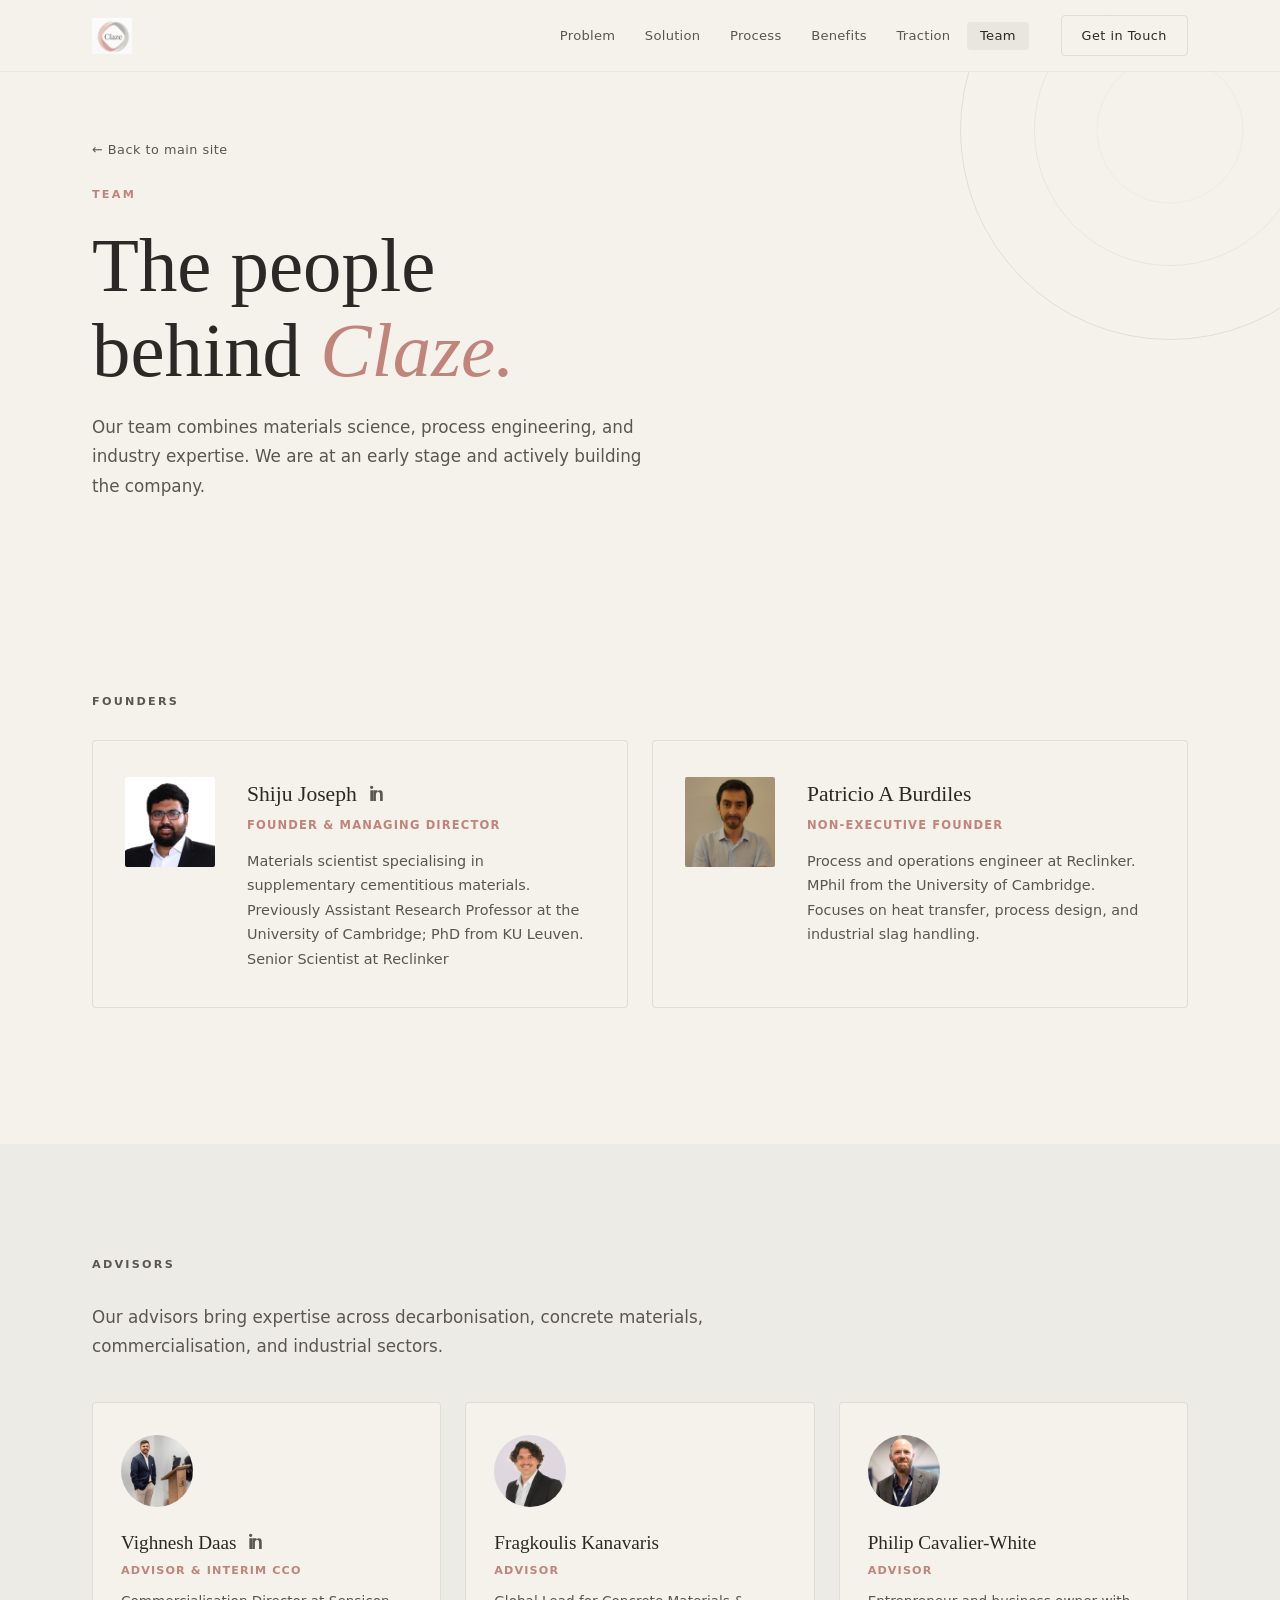
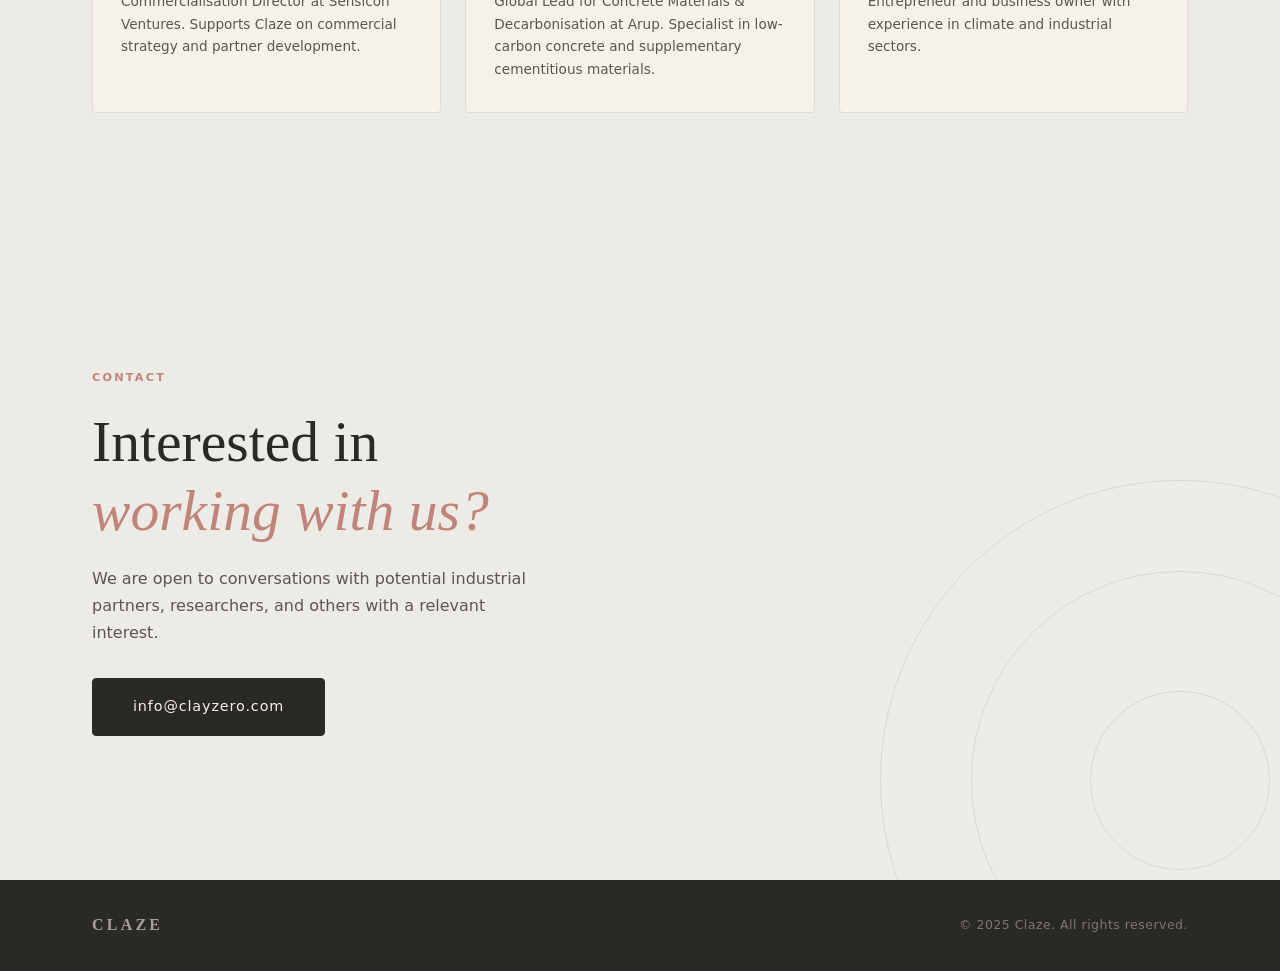
==== team.html @ c3969665 "Update team2.html" ====
<!DOCTYPE html>
<html lang="en">
<head>
  <meta charset="UTF-8" />
  <meta name="viewport" content="width=device-width, initial-scale=1.0" />
  <title>Team — Claze</title>
  <link rel="stylesheet" href="styles.css" />
</head>
<body>

  <!-- ═══════════════ NAVBAR ═══════════════ -->
  <nav class="nav" id="navbar">
    <div class="nav__inner">
      <!-- LOGO: place file at assets/claze-logo.png -->
      <a href="index.html" class="nav__logo">
        <img src="assets/claze-logo.png" alt="Claze" class="nav__logo-img"
             onerror="this.style.display='none';this.nextElementSibling.style.display='block';" />
        <span class="nav__logo-fallback" style="display:none;">CLAZE</span>
      </a>
      <ul class="nav__links">
        <li><a href="index.html#problem">Problem</a></li>
        <li><a href="index.html#solution">Solution</a></li>
        <li><a href="index.html#how-it-works">Process</a></li>
        <li><a href="index.html#benefits">Benefits</a></li>
        <li><a href="index.html#traction">Traction</a></li>
        <li><a href="team.html" class="nav__link--active">Team</a></li>
      </ul>
      <a href="index.html#contact" class="btn btn--nav">Get in Touch</a>
      <button class="nav__burger" id="burger" aria-label="Toggle menu">
        <span></span><span></span><span></span>
      </button>
    </div>
  </nav>

  <div class="mobile-menu" id="mobileMenu">
    <ul>
      <li><a href="index.html#problem" class="mobile-link">Problem</a></li>
      <li><a href="index.html#solution" class="mobile-link">Solution</a></li>
      <li><a href="index.html#how-it-works" class="mobile-link">Process</a></li>
      <li><a href="index.html#benefits" class="mobile-link">Benefits</a></li>
      <li><a href="index.html#traction" class="mobile-link">Traction</a></li>
      <li><a href="team.html" class="mobile-link">Team</a></li>
      <li><a href="index.html#contact" class="mobile-link mobile-link--cta">Get in Touch</a></li>
    </ul>
  </div>

  <main>

    <!-- ═══════════════ TEAM HERO ═══════════════ -->
    <section class="page-hero">
      <div class="page-hero__concentric" aria-hidden="true"></div>
      <div class="container page-hero__inner">
        <div class="fade-in">
          <a href="index.html" class="page-hero__back">← Back to main site</a>
          <div class="section-label" style="margin-top:1.5rem;">Team</div>
          <h1 class="page-hero__title">
            The people<br />behind <em>Claze.</em>
          </h1>
          <p class="page-hero__sub">
            Our team combines materials science, process engineering, and industry expertise. We are at an early stage and actively building the company.
          </p>
        </div>
      </div>
    </section>

    <!-- ═══════════════ FOUNDERS ═══════════════ -->
    <section class="section section--light">
      <div class="container">
        <div class="team-group-label fade-up">Founders</div>

        <div class="founders-grid fade-up">

          <!--
            PHOTO: Replace src with assets/shiju.jpg
            Fallback shows initials if image is missing.
          -->
          <div class="founder-card">
            <div class="founder-card__photo-wrap">
              <img src="assets/shiju.jpg" alt="Shiju Joseph" class="founder-card__photo"
                   onerror="this.style.display='none';this.nextElementSibling.style.display='flex';" />
              <div class="founder-card__placeholder" style="display:none;">SJ</div>
            </div>
            <div class="founder-card__info">
              <h3>
  Shiju Joseph
  <a href="https://www.linkedin.com/in/sh1ju" target="_blank" class="linkedin-icon">
    <svg xmlns="http://www.w3.org/2000/svg" width="16" height="16" fill="currentColor" viewBox="0 0 24 24">
      <path d="M4.98 3.5C4.98 4.88 3.86 6 2.5 6S0 4.88 0 3.5 1.12 1 2.5 1 4.98 2.12 4.98 3.5zM.5 8h4v16h-4V8zm7 0h3.6v2.2h.05c.5-.95 1.7-2.2 3.5-2.2 3.75 0 4.45 2.45 4.45 5.6V24h-4v-8.8c0-2.1-.04-4.8-2.9-4.8-2.9 0-3.35 2.3-3.35 4.65V24h-4V8z"/>
    </svg>
  </a>
</h3>
              <div class="founder-card__role">Founder &amp; Managing Director</div>
              <p>Materials scientist specialising in supplementary cementitious materials. Previously Assistant Research Professor at the University of Cambridge; PhD from KU Leuven. Senior Scientist at Reclinker</p>
            </div>
          </div>

          <!--
            PHOTO: Replace src with assets/patricio.jpg
          -->
          <div class="founder-card">
            <div class="founder-card__photo-wrap">
              <img src="assets/patricio.jpg" alt="Patricio A Burdiles" class="founder-card__photo"
                   onerror="this.style.display='none';this.nextElementSibling.style.display='flex';" />
              <div class="founder-card__placeholder" style="display:none;">PB</div>
            </div>
            <div class="founder-card__info">
              <h3>Patricio A Burdiles</h3>
              <div class="founder-card__role">Non-Executive Founder</div>
              <p>Process and operations engineer at Reclinker. MPhil from the University of Cambridge.  Focuses on heat transfer, process design, and industrial slag handling.</p>
            </div>
          </div>

        </div>
      </div>
    </section>

    <!-- ═══════════════ ADVISORS ═══════════════ -->
    <section class="section section--warm">
      <div class="container">
        <div class="team-group-label fade-up">Advisors</div>
        <p class="section-intro fade-up" style="margin-bottom:2.5rem;">
          Our advisors bring expertise across decarbonisation, concrete materials, commercialisation, and industrial sectors.
        </p>

        <div class="advisors-grid fade-up">

          <!--
            PHOTO: Replace src with assets/vighnesh.jpg
          -->
          <div class="advisor-card">
            <div class="advisor-card__photo-wrap">
              <img src="assets/vighnesh.jpg" alt="Vighnesh Daas" class="advisor-card__photo"
                   onerror="this.style.display='none';this.nextElementSibling.style.display='flex';" />
              <div class="advisor-card__placeholder" style="display:none;">VD</div>
            </div>
            <h3>
  Vighnesh Daas
  <a href="https://www.linkedin.com/in/vighneshdaas6" target="_blank" rel="noopener noreferrer" class="linkedin-icon">
    <svg xmlns="http://www.w3.org/2000/svg" width="16" height="16" fill="currentColor" viewBox="0 0 24 24">
      <path d="M4.98 3.5C4.98 4.88 3.86 6 2.5 6S0 4.88 0 3.5 1.12 1 2.5 1 4.98 2.12 4.98 3.5zM.5 8h4v16h-4V8zm7 0h3.6v2.2h.05c.5-.95 1.7-2.2 3.5-2.2 3.75 0 4.45 2.45 4.45 5.6V24h-4v-8.8c0-2.1-.04-4.8-2.9-4.8-2.9 0-3.35 2.3-3.35 4.65V24h-4V8z"/>
    </svg>
  </a>
</h3>
            <div class="advisor-card__role">Advisor &amp; Interim CCO</div>
            <p>Commercialisation Director at Sensicon Ventures. Supports Claze on commercial strategy and partner development.</p>
          </div>

          <!--
            PHOTO: Replace src with assets/fragkoulis.jpg
          -->
          <div class="advisor-card">
            <div class="advisor-card__photo-wrap">
              <img src="assets/fragkoulis.jpg" alt="Fragkoulis Kanavaris" class="advisor-card__photo"
                   onerror="this.style.display='none';this.nextElementSibling.style.display='flex';" />
              <div class="advisor-card__placeholder" style="display:none;">FK</div>
            </div>
            <h3>Fragkoulis Kanavaris</h3>
            <div class="advisor-card__role">Advisor</div>
            <p>Global Lead for Concrete Materials &amp; Decarbonisation at Arup. Specialist in low-carbon concrete and supplementary cementitious materials.</p>
          </div>

          <!--
            PHOTO: Replace src with assets/philip.jpg
          -->
          <div class="advisor-card">
            <div class="advisor-card__photo-wrap">
              <img src="assets/philip.jpg" alt="Philip Cavalier-White" class="advisor-card__photo"
                   onerror="this.style.display='none';this.nextElementSibling.style.display='flex';" />
              <div class="advisor-card__placeholder" style="display:none;">PC</div>
            </div>
            <h3>Philip Cavalier-White</h3>
            <div class="advisor-card__role">Advisor</div>
            <p>Entrepreneur and business owner with experience in climate and industrial sectors.</p>
          </div>

        </div>
      </div>
    </section>

    <!-- ═══════════════ CONTACT CTA ═══════════════ -->
    <section class="section section--contact">
      <div class="contact-concentric" aria-hidden="true"></div>
      <div class="container">
        <div class="contact-inner fade-up">
          <div class="section-label" style="color:var(--clay);">Contact</div>
          <h2 class="contact-title">
            Interested in<br />
            <em>working with us?</em>
          </h2>
          <p class="contact-sub">
            We are open to conversations with potential industrial partners, researchers, and others with a relevant interest.
          </p>
          <a href="mailto:info@clayzero.com" class="btn btn--primary btn--large">
            info@clayzero.com
          </a>
        </div>
      </div>
    </section>

  </main>

  <footer class="footer">
    <div class="container footer__inner">
      <span class="footer__brand">CLAZE</span>
      <span class="footer__copy">© 2025 Claze. All rights reserved.</span>
    </div>
  </footer>

  <script src="script.js"></script>
</body>
</html>
---- styles.css ----
/* ═══════════════════════════════════════════════════════════════
   CLAZE — styles.css
   No external font dependencies. System font stack only.
   Palette: warm off-white bg · charcoal text · clay pink accent ·
            muted warm orange highlight.
═══════════════════════════════════════════════════════════════ */

/* ── CUSTOM PROPERTIES ─────────────────────────────────────── */
:root {
  --off-white:    #F5F1EB;
  --warm-grey:    #EDEBE5;
  --charcoal:     #2B2926;
  --charcoal-mid: #403D39;
  --charcoal-soft:#5A5651;
  --clay:         #C0847A;
  --clay-light:   #D9A89F;
  --clay-pale:    #EDD8D4;
  --clay-bg:      #F7EEEC;
  --orange-warm:  #C97A3A;
  --border:       rgba(43,41,38,0.1);
  --border-light: rgba(43,41,38,0.06);

  /*
    System font stack:
    - Display/serif: Georgia is universally available and works well at large sizes.
      A native serif like 'Palatino Linotype' or 'Book Antiqua' is used as first preference
      on Windows where Georgia is thinner; on macOS 'Palatino' renders elegantly.
    - Body/sans: system-ui covers modern macOS/iOS (SF Pro), Windows 10+ (Segoe UI),
      and Android. Fallbacks cover older systems.
  */
  --font-display: 'Palatino Linotype', 'Book Antiqua', Palatino, Georgia, 'Times New Roman', serif;
  --font-body:    system-ui, -apple-system, BlinkMacSystemFont, 'Segoe UI', Roboto, Oxygen, Ubuntu, sans-serif;

  --nav-h: 72px;
  --max-w: 1160px;
  --section-pad: 7rem;
  --radius: 4px;

  --ease-out: cubic-bezier(0.22, 1, 0.36, 1);
}

/* ── RESET ──────────────────────────────────────────────────── */
*, *::before, *::after { box-sizing: border-box; margin: 0; padding: 0; }
html { scroll-behavior: smooth; font-size: 16px; }
body {
  font-family: var(--font-body);
  background: var(--off-white);
  color: var(--charcoal);
  line-height: 1.65;
  -webkit-font-smoothing: antialiased;
  overflow-x: hidden;
}
img { display: block; max-width: 100%; }
a { color: inherit; text-decoration: none; }
ul { list-style: none; }
button { border: none; background: none; cursor: pointer; font: inherit; }

/* ── LAYOUT ─────────────────────────────────────────────────── */
.container {
  width: 100%;
  max-width: var(--max-w);
  margin: 0 auto;
  padding: 0 2rem;
}

/* ── TYPOGRAPHY ─────────────────────────────────────────────── */
.section-label {
  font-family: var(--font-body);
  font-size: 0.7rem;
  font-weight: 600;
  letter-spacing: 0.2em;
  text-transform: uppercase;
  color: var(--clay);
  margin-bottom: 1.2rem;
}

.section-title {
  font-family: var(--font-display);
  font-size: clamp(2.2rem, 4vw, 3.4rem);
  font-weight: 400;
  line-height: 1.15;
  color: var(--charcoal);
  margin-bottom: 1.5rem;
  max-width: 720px;
}
.section-title em {
  font-style: italic;
  color: var(--clay);
}

.section-intro {
  font-size: 1.05rem;
  font-weight: 400;
  color: var(--charcoal-soft);
  max-width: 680px;
  line-height: 1.75;
  margin-bottom: 3.5rem;
}

/* ── BUTTONS ─────────────────────────────────────────────────── */
.btn {
  display: inline-flex;
  align-items: center;
  gap: 0.5rem;
  padding: 0.75rem 1.75rem;
  border-radius: var(--radius);
  font-family: var(--font-body);
  font-size: 0.85rem;
  font-weight: 500;
  letter-spacing: 0.04em;
  transition: all 0.25s var(--ease-out);
  cursor: pointer;
}

.btn--primary {
  background: var(--charcoal);
  color: var(--off-white);
  border: 1.5px solid var(--charcoal);
}
.btn--primary:hover {
  background: var(--charcoal-mid);
  border-color: var(--charcoal-mid);
  transform: translateY(-1px);
}

.btn--ghost {
  background: transparent;
  color: var(--charcoal);
  border: 1.5px solid var(--charcoal);
}
.btn--ghost:hover {
  background: var(--charcoal);
  color: var(--off-white);
  transform: translateY(-1px);
}

.btn--nav {
  background: transparent;
  color: var(--charcoal);
  border: 1.5px solid var(--border);
  padding: 0.55rem 1.25rem;
  font-size: 0.8rem;
}
.btn--nav:hover {
  border-color: var(--charcoal);
  background: var(--charcoal);
  color: var(--off-white);
}

.btn--large {
  padding: 1rem 2.5rem;
  font-size: 0.9rem;
  letter-spacing: 0.06em;
}

/* ── SECTIONS ────────────────────────────────────────────────── */
.section { padding: var(--section-pad) 0; }
.section--light   { background: var(--off-white); }
.section--warm    { background: var(--warm-grey); }
.section--dark    { background: var(--charcoal); }
.section--team    { background: var(--off-white); }
.section--contact {
  background: var(--warm-grey);
  position: relative;
  overflow: hidden;
}

/* ── NAVBAR ─────────────────────────────────────────────────── */
.nav {
  position: fixed;
  top: 0; left: 0; right: 0;
  height: var(--nav-h);
  z-index: 900;
  background: rgba(245,241,235,0.92);
  backdrop-filter: blur(12px);
  -webkit-backdrop-filter: blur(12px);
  border-bottom: 1px solid var(--border-light);
  transition: box-shadow 0.3s;
}
.nav.scrolled { box-shadow: 0 2px 20px rgba(43,41,38,0.08); }

.nav__inner {
  max-width: var(--max-w);
  margin: 0 auto;
  padding: 0 2rem;
  height: 100%;
  display: flex;
  align-items: center;
  gap: 2rem;
}

.nav__logo { display: flex; align-items: center; }
.nav__logo-img { height: 36px; width: auto; }
.nav__logo-fallback {
  font-family: var(--font-display);
  font-size: 1.3rem;
  font-weight: 600;
  letter-spacing: 0.12em;
  color: var(--charcoal);
}

.nav__links {
  display: flex;
  align-items: center;
  gap: 0.25rem;
  margin-left: auto;
}
.nav__links a {
  font-size: 0.82rem;
  font-weight: 400;
  color: var(--charcoal-soft);
  padding: 0.4rem 0.8rem;
  border-radius: var(--radius);
  transition: color 0.2s, background 0.2s;
  letter-spacing: 0.02em;
}
.nav__links a:hover,
.nav__links a.nav__link--active {
  color: var(--charcoal);
  background: var(--border-light);
}

.nav__burger {
  display: none;
  flex-direction: column;
  gap: 5px;
  margin-left: auto;
}
.nav__burger span {
  display: block;
  width: 22px;
  height: 1.5px;
  background: var(--charcoal);
  transition: all 0.3s;
}
.nav__burger.open span:nth-child(1) { transform: translateY(6.5px) rotate(45deg); }
.nav__burger.open span:nth-child(2) { opacity: 0; }
.nav__burger.open span:nth-child(3) { transform: translateY(-6.5px) rotate(-45deg); }

/* ── MOBILE MENU ────────────────────────────────────────────── */
.mobile-menu {
  display: none;
  position: fixed;
  top: var(--nav-h);
  left: 0; right: 0;
  background: var(--off-white);
  border-bottom: 1px solid var(--border);
  z-index: 800;
  padding: 1.5rem 2rem 2rem;
  opacity: 0;
  pointer-events: none;
  transition: opacity 0.25s;
}
.mobile-menu.open {
  display: block;
  opacity: 1;
  pointer-events: all;
}
.mobile-menu ul { display: flex; flex-direction: column; gap: 0.25rem; }
.mobile-link {
  display: block;
  font-size: 1rem;
  font-weight: 400;
  color: var(--charcoal-soft);
  padding: 0.75rem 0;
  border-bottom: 1px solid var(--border-light);
}
.mobile-link:hover { color: var(--charcoal); }
.mobile-link--cta {
  margin-top: 1rem;
  color: var(--clay);
  border-bottom: none;
  font-weight: 500;
}

/* ── HERO ────────────────────────────────────────────────────── */
.hero {
  position: relative;
  min-height: 100vh;
  display: flex;
  align-items: center;
  padding-top: var(--nav-h);
  background: var(--off-white);
  overflow: hidden;
}

.hero__concentric {
  position: absolute;
  top: -120px; right: -120px;
  width: 520px; height: 520px;
  pointer-events: none;
  border-radius: 50%;
  border: 1px solid var(--border);
}
.hero__concentric::before,
.hero__concentric::after {
  content: '';
  position: absolute;
  inset: 0;
  border-radius: 50%;
  border: 1px solid var(--border);
}
.hero__concentric::before { transform: scale(0.65); }
.hero__concentric::after  { transform: scale(0.35); }

.hero__inner {
  display: grid;
  grid-template-columns: 1fr 1fr;
  gap: 4rem;
  align-items: center;
  padding-top: 4rem;
  padding-bottom: 4rem;
  position: relative;
  z-index: 1;
}

.hero__logo-wrap { margin-bottom: 2rem; }
.hero__logo { height: 60px; width: auto; }
.hero__logo-text {
  font-family: var(--font-display);
  font-size: 2rem;
  font-weight: 500;
  letter-spacing: 0.15em;
  color: var(--charcoal);
}

.hero__headline {
  font-family: var(--font-display);
  font-size: clamp(2.8rem, 5.5vw, 5rem);
  font-weight: 400;
  line-height: 1.1;
  color: var(--charcoal);
  margin-bottom: 1.75rem;
  letter-spacing: -0.01em;
}
.hero__headline em {
  font-style: italic;
  color: var(--clay);
}

.hero__sub {
  font-size: 1.05rem;
  font-weight: 400;
  color: var(--charcoal-soft);
  max-width: 520px;
  line-height: 1.75;
  margin-bottom: 2.5rem;
}

.hero__ctas { display: flex; gap: 1rem; flex-wrap: wrap; }

/* Hero visual card */
.hero__visual { position: relative; }
.hero__material-card {
  position: relative;
  aspect-ratio: 4/5;
  max-height: 520px;
  border-radius: 2px;
  background: var(--charcoal);
  overflow: hidden;
}
.hero__material-grain {
  position: absolute;
  inset: 0;
  background-image:
    radial-gradient(circle at 30% 40%, rgba(192,132,122,0.15) 0%, transparent 60%),
    radial-gradient(circle at 75% 65%, rgba(201,122,58,0.08) 0%, transparent 50%);
}
.hero__material-grain::after {
  content: '';
  position: absolute;
  inset: 0;
  background-image: url("data:image/svg+xml,%3Csvg viewBox='0 0 200 200' xmlns='http://www.w3.org/2000/svg'%3E%3Cfilter id='n'%3E%3CfeTurbulence type='fractalNoise' baseFrequency='0.75' numOctaves='4' stitchTiles='stitch'/%3E%3C/filter%3E%3Crect width='100%25' height='100%25' filter='url(%23n)' opacity='0.12'/%3E%3C/svg%3E");
  opacity: 0.35;
}
.hero__material-overlay {
  position: absolute;
  inset: 0;
  background: linear-gradient(180deg, transparent 40%, rgba(43,41,38,0.7) 100%);
}
.hero__material-info {
  position: absolute;
  bottom: 2rem;
  left: 2rem;
}
.hero__material-label {
  font-family: var(--font-display);
  font-size: 1.4rem;
  font-weight: 400;
  color: var(--off-white);
  letter-spacing: 0.02em;
  margin-bottom: 0.35rem;
}
.hero__material-sub {
  font-size: 0.75rem;
  font-weight: 400;
  color: var(--clay-light);
  letter-spacing: 0.12em;
  text-transform: uppercase;
}

/* Scroll hint */
.hero__scroll-hint {
  position: absolute;
  bottom: 2.5rem;
  left: 50%;
  transform: translateX(-50%);
  display: flex;
  flex-direction: column;
  align-items: center;
  gap: 0.6rem;
  color: var(--charcoal-soft);
  font-size: 0.65rem;
  letter-spacing: 0.18em;
  text-transform: uppercase;
  opacity: 0.5;
}
.hero__scroll-line {
  width: 1px;
  height: 40px;
  background: linear-gradient(to bottom, var(--charcoal-soft), transparent);
  animation: scroll-pulse 2s ease-in-out infinite;
}
@keyframes scroll-pulse {
  0%, 100% { opacity: 0.4; }
  50%       { opacity: 0.9; }
}

/* ── PAGE HERO (team.html) ──────────────────────────────────── */
.page-hero {
  position: relative;
  background: var(--off-white);
  padding-top: calc(var(--nav-h) + 4rem);
  padding-bottom: 5rem;
  overflow: hidden;
}
.page-hero__concentric {
  position: absolute;
  top: -80px; right: -100px;
  width: 420px; height: 420px;
  border-radius: 50%;
  border: 1px solid var(--border);
  pointer-events: none;
}
.page-hero__concentric::before,
.page-hero__concentric::after {
  content: '';
  position: absolute;
  inset: 0;
  border-radius: 50%;
  border: 1px solid var(--border);
}
.page-hero__concentric::before { transform: scale(0.65); }
.page-hero__concentric::after  { transform: scale(0.35); }

.page-hero__inner { position: relative; z-index: 1; }

.page-hero__back {
  display: inline-flex;
  align-items: center;
  gap: 0.4rem;
  font-size: 0.8rem;
  font-weight: 500;
  color: var(--charcoal-soft);
  letter-spacing: 0.04em;
  transition: color 0.2s;
}
.page-hero__back:hover { color: var(--charcoal); }

.page-hero__title {
  font-family: var(--font-display);
  font-size: clamp(2.8rem, 6vw, 5rem);
  font-weight: 400;
  line-height: 1.1;
  color: var(--charcoal);
  margin-bottom: 1.25rem;
  margin-top: 0.5rem;
}
.page-hero__title em {
  font-style: italic;
  color: var(--clay);
}
.page-hero__sub {
  font-size: 1.05rem;
  font-weight: 400;
  color: var(--charcoal-soft);
  max-width: 560px;
  line-height: 1.75;
}

/* ── STATS GRID ─────────────────────────────────────────────── */
.stats-grid {
  display: grid;
  grid-template-columns: repeat(3, 1fr);
  gap: 1px;
  background: var(--border);
  border: 1px solid var(--border);
  border-radius: var(--radius);
  margin-bottom: 3.5rem;
  overflow: hidden;
}
.stat-card {
  background: var(--off-white);
  padding: 2.5rem 2rem;
  text-align: center;
}
.stat-card__num {
  font-family: var(--font-display);
  font-size: 2.8rem;
  font-weight: 400;
  color: var(--clay);
  line-height: 1;
  margin-bottom: 0.6rem;
}
.stat-card__num span {
  font-size: 1.6rem;
  color: var(--charcoal-mid);
}
.stat-card__label {
  font-size: 0.78rem;
  font-weight: 400;
  color: var(--charcoal-soft);
  letter-spacing: 0.06em;
  text-transform: uppercase;
}

/* ── PROBLEM POINTS ─────────────────────────────────────────── */
.problem-points {
  display: grid;
  grid-template-columns: repeat(3, 1fr);
  gap: 1.5rem;
  margin-bottom: 3rem;
}
.problem-point {
  padding: 2rem 1.75rem;
  border: 1px solid var(--border);
  border-radius: var(--radius);
  transition: border-color 0.25s;
}
.problem-point:hover { border-color: var(--clay-pale); }
.problem-point__icon {
  font-family: var(--font-body);
  font-size: 0.75rem;
  font-weight: 600;
  color: var(--clay);
  letter-spacing: 0.06em;
  margin-bottom: 1rem;
}
.problem-point h3 {
  font-family: var(--font-display);
  font-size: 1.25rem;
  font-weight: 500;
  margin-bottom: 0.6rem;
  color: var(--charcoal);
}
.problem-point p {
  font-size: 0.9rem;
  color: var(--charcoal-soft);
  line-height: 1.65;
  font-weight: 400;
}

/* ── CALLOUT BAR ────────────────────────────────────────────── */
.callout-bar {
  background: var(--clay-pale);
  color: var(--charcoal-mid);
  padding: 1.5rem 2rem;
  border-left: 3px solid var(--clay);
  border-radius: 0 var(--radius) var(--radius) 0;
  font-family: var(--font-display);
  font-size: 1.2rem;
  font-weight: 400;
  font-style: italic;
  line-height: 1.5;
}

/* ── SOLUTION GRID ──────────────────────────────────────────── */
.solution-grid {
  display: grid;
  grid-template-columns: repeat(2, 1fr);
  gap: 1.5rem;
}
.solution-card {
  padding: 2.25rem 2rem;
  background: var(--off-white);
  border: 1px solid var(--border);
  border-radius: var(--radius);
  transition: border-color 0.25s, box-shadow 0.25s;
}
.solution-card:hover {
  border-color: var(--clay-pale);
  box-shadow: 0 4px 24px rgba(43,41,38,0.05);
}
.solution-card--accent {
  background: var(--clay-pale);
  border-color: transparent;
}
.solution-card--accent:hover { border-color: var(--clay-light); }
.solution-card__tag {
  font-size: 0.65rem;
  font-weight: 600;
  letter-spacing: 0.18em;
  text-transform: uppercase;
  color: var(--clay);
  margin-bottom: 0.75rem;
}
.solution-card h3 {
  font-family: var(--font-display);
  font-size: 1.45rem;
  font-weight: 500;
  color: var(--charcoal);
  margin-bottom: 0.75rem;
}
.solution-card p {
  font-size: 0.9rem;
  font-weight: 400;
  color: var(--charcoal-soft);
  line-height: 1.7;
}

/* ── WHY NOW ────────────────────────────────────────────────── */
.why-now-grid {
  display: grid;
  grid-template-columns: repeat(3, 1fr);
  gap: 2px;
  background: rgba(255,255,255,0.05);
  border-radius: var(--radius);
  overflow: hidden;
}
.why-card {
  background: rgba(255,255,255,0.04);
  padding: 2.5rem 2rem;
  transition: background 0.25s;
}
.why-card:hover { background: rgba(255,255,255,0.07); }
.why-card__num {
  font-family: var(--font-display);
  font-size: 3rem;
  font-weight: 300;
  color: var(--clay);
  opacity: 0.4;
  line-height: 1;
  margin-bottom: 1.25rem;
}
.why-card h3 {
  font-family: var(--font-display);
  font-size: 1.3rem;
  font-weight: 400;
  color: var(--off-white);
  margin-bottom: 0.75rem;
}
.why-card p {
  font-size: 0.88rem;
  font-weight: 400;
  color: rgba(245,241,235,0.6);
  line-height: 1.7;
}

/* ── FLOW DIAGRAM ───────────────────────────────────────────── */
.flow-diagram {
  display: flex;
  align-items: center;
  justify-content: center;
  gap: 1rem;
  flex-wrap: wrap;
  margin-bottom: 3rem;
  padding: 3rem 0;
}
.flow-step {
  display: flex;
  flex-direction: column;
  align-items: center;
  text-align: center;
  max-width: 140px;
}
.flow-step--center { max-width: 160px; }
.flow-step__icon {
  width: 64px; height: 64px;
  display: flex;
  align-items: center;
  justify-content: center;
  margin-bottom: 1rem;
}
.flow-step__icon svg { width: 100%; height: 100%; }
.flow-step__icon--heat   { color: var(--orange-warm); }
.flow-step__icon--claze  { color: var(--clay); }
.flow-step__icon--clay   { color: var(--charcoal-mid); }
.flow-step__icon--cement { color: var(--charcoal); }
.flow-step__label {
  font-family: var(--font-display);
  font-size: 1.05rem;
  font-weight: 500;
  color: var(--charcoal);
  margin-bottom: 0.35rem;
}
.flow-step__sub {
  font-size: 0.72rem;
  font-weight: 400;
  color: var(--charcoal-soft);
  letter-spacing: 0.04em;
  line-height: 1.4;
}
.flow-step__patent {
  display: inline-block;
  margin-top: 0.75rem;
  padding: 0.25rem 0.7rem;
  background: var(--clay-pale);
  color: var(--clay);
  font-size: 0.6rem;
  font-weight: 600;
  letter-spacing: 0.16em;
  text-transform: uppercase;
  border-radius: var(--radius);
}
.flow-arrow { color: var(--clay-light); flex-shrink: 0; }
.flow-arrow svg { width: 56px; height: 16px; }

.process-note {
  text-align: center;
  font-family: var(--font-display);
  font-size: 1.2rem;
  font-style: italic;
  font-weight: 400;
  color: var(--charcoal-soft);
  max-width: 620px;
  margin: 0 auto;
  line-height: 1.6;
  padding: 1.5rem 2rem;
  border-top: 1px solid var(--border);
}

/* ── BENEFITS ────────────────────────────────────────────────── */
.benefits-split {
  display: grid;
  grid-template-columns: 1fr 1px 1fr;
  gap: 3rem;
}
.benefits-divider { background: var(--border); }
.benefits-col__title {
  font-size: 0.72rem;
  font-weight: 600;
  letter-spacing: 0.18em;
  text-transform: uppercase;
  color: var(--clay);
  margin-bottom: 2rem;
  padding-bottom: 1rem;
  border-bottom: 1px solid var(--border);
}
.benefit-list {
  display: flex;
  flex-direction: column;
  gap: 1.75rem;
}
.benefit-list li {
  display: flex;
  gap: 1rem;
  align-items: flex-start;
}
.benefit-list__marker {
  flex-shrink: 0;
  margin-top: 0.45rem;
  width: 6px; height: 6px;
  border-radius: 50%;
  background: var(--clay);
}
.benefit-list strong {
  display: block;
  font-size: 0.95rem;
  font-weight: 600;
  color: var(--charcoal);
  margin-bottom: 0.3rem;
}
.benefit-list p {
  font-size: 0.88rem;
  font-weight: 400;
  color: var(--charcoal-soft);
  line-height: 1.65;
}

/* ── TRACTION ────────────────────────────────────────────────── */
.traction-grid {
  display: grid;
  grid-template-columns: repeat(2, 1fr);
  gap: 1px;
  background: var(--border);
  border: 1px solid var(--border);
  border-radius: var(--radius);
  overflow: hidden;
}
.traction-item {
  display: flex;
  gap: 1.25rem;
  align-items: flex-start;
  padding: 2rem 1.75rem;
  background: var(--off-white);
  transition: background 0.2s;
}
.traction-item:hover { background: var(--clay-bg); }
.traction-item__marker {
  flex-shrink: 0;
  width: 32px; height: 32px;
  display: flex;
  align-items: center;
  justify-content: center;
  border-radius: 50%;
  font-size: 0.8rem;
  font-weight: 600;
}
.traction-item__marker--done   { background: var(--clay-pale); color: var(--clay); }
.traction-item__marker--active { background: var(--warm-grey); color: var(--charcoal-soft); }
.traction-item h3 {
  font-family: var(--font-display);
  font-size: 1.1rem;
  font-weight: 500;
  color: var(--charcoal);
  margin-bottom: 0.4rem;
}
.traction-item p {
  font-size: 0.88rem;
  font-weight: 400;
  color: var(--charcoal-soft);
  line-height: 1.65;
}

/* ── TEAM GROUP LABEL ───────────────────────────────────────── */
.team-group-label {
  font-size: 0.7rem;
  font-weight: 600;
  letter-spacing: 0.2em;
  text-transform: uppercase;
  color: var(--charcoal-soft);
  margin-bottom: 1.75rem;
}

/* ── TEAM PREVIEW (homepage) ────────────────────────────────── */
.team-preview-grid {
  display: grid;
  grid-template-columns: repeat(2, 1fr);
  gap: 1.5rem;
  margin-bottom: 2.5rem;
}
.team-preview-card {
  display: flex;
  gap: 1.5rem;
  align-items: flex-start;
  padding: 1.75rem;
  border: 1px solid var(--border);
  border-radius: var(--radius);
  background: var(--off-white);
  transition: border-color 0.25s;
}
.team-preview-card:hover { border-color: var(--clay-pale); }
.team-preview-card__photo-wrap {
  flex-shrink: 0;
  width: 72px; height: 72px;
  border-radius: 50%;
  overflow: hidden;
  background: var(--warm-grey);
}
.team-preview-card__photo {
  width: 100%; height: 100%;
  object-fit: cover;
}
.team-preview-card__placeholder {
  width: 100%; height: 100%;
  display: flex;
  align-items: center;
  justify-content: center;
  font-family: var(--font-display);
  font-size: 1.1rem;
  font-weight: 400;
  color: var(--clay);
  background: var(--clay-pale);
}
.team-preview-card__info h3 {
  font-family: var(--font-display);
  font-size: 1.2rem;
  font-weight: 500;
  color: var(--charcoal);
  margin-bottom: 0.2rem;
}
.team-preview-card__role {
  font-size: 0.7rem;
  font-weight: 600;
  letter-spacing: 0.1em;
  text-transform: uppercase;
  color: var(--clay);
  margin-bottom: 0.6rem;
}
.team-preview-card__info p {
  font-size: 0.85rem;
  font-weight: 400;
  color: var(--charcoal-soft);
  line-height: 1.6;
}
.team-preview-cta { margin-top: 0.5rem; }

/* ── FOUNDERS GRID (full, team.html) ────────────────────────── */
.founders-grid {
  display: grid;
  grid-template-columns: repeat(2, 1fr);
  gap: 1.5rem;
  margin-bottom: 1.5rem;
}
.founder-card {
  display: flex;
  gap: 2rem;
  align-items: flex-start;
  padding: 2.25rem 2rem;
  border: 1px solid var(--border);
  border-radius: var(--radius);
  background: var(--off-white);
  transition: border-color 0.25s, box-shadow 0.25s;
}
.founder-card:hover {
  border-color: var(--clay-pale);
  box-shadow: 0 4px 24px rgba(43,41,38,0.06);
}
.founder-card__photo-wrap {
  flex-shrink: 0;
  width: 90px; height: 90px;
  border-radius: 2px;
  overflow: hidden;
  background: var(--warm-grey);
}
.founder-card__photo { width: 100%; height: 100%; object-fit: cover; }
.founder-card__placeholder {
  width: 100%; height: 100%;
  display: flex;
  align-items: center;
  justify-content: center;
  font-family: var(--font-display);
  font-size: 1.4rem;
  font-weight: 400;
  color: var(--clay);
  background: var(--clay-pale);
}
.founder-card__info h3 {
  font-family: var(--font-display);
  font-size: 1.35rem;
  font-weight: 500;
  color: var(--charcoal);
  margin-bottom: 0.25rem;
}
.founder-card__role {
  font-size: 0.72rem;
  font-weight: 600;
  letter-spacing: 0.1em;
  text-transform: uppercase;
  color: var(--clay);
  margin-bottom: 0.85rem;
}
.founder-card__info p {
  font-size: 0.9rem;
  font-weight: 400;
  color: var(--charcoal-soft);
  line-height: 1.7;
}

/* ── ADVISORS GRID ───────────────────────────────────────────── */
.advisors-grid {
  display: grid;
  grid-template-columns: repeat(3, 1fr);
  gap: 1.5rem;
}
.advisor-card {
  padding: 2rem 1.75rem;
  border: 1px solid var(--border);
  border-radius: var(--radius);
  background: var(--off-white);
  transition: border-color 0.25s, box-shadow 0.25s;
}
.advisor-card:hover {
  border-color: var(--clay-pale);
  box-shadow: 0 4px 24px rgba(43,41,38,0.06);
}
.advisor-card__photo-wrap {
  width: 72px; height: 72px;
  border-radius: 50%;
  overflow: hidden;
  background: var(--warm-grey);
  margin-bottom: 1.25rem;
}
.advisor-card__photo { width: 100%; height: 100%; object-fit: cover; }
.advisor-card__placeholder {
  width: 100%; height: 100%;
  display: flex;
  align-items: center;
  justify-content: center;
  font-family: var(--font-display);
  font-size: 1.1rem;
  font-weight: 400;
  color: var(--clay);
  background: var(--clay-pale);
}
.advisor-card h3 {
  font-family: var(--font-display);
  font-size: 1.2rem;
  font-weight: 500;
  color: var(--charcoal);
  margin-bottom: 0.25rem;
}
.advisor-card__role {
  font-size: 0.7rem;
  font-weight: 600;
  letter-spacing: 0.1em;
  text-transform: uppercase;
  color: var(--clay);
  margin-bottom: 0.6rem;
}
.advisor-card p {
  font-size: 0.85rem;
  font-weight: 400;
  color: var(--charcoal-soft);
  line-height: 1.65;
}

/* ── CONTACT ─────────────────────────────────────────────────── */
.contact-concentric {
  position: absolute;
  bottom: -200px; right: -200px;
  width: 600px; height: 600px;
  border-radius: 50%;
  border: 1px solid var(--border);
  pointer-events: none;
}
.contact-concentric::before,
.contact-concentric::after {
  content: '';
  position: absolute;
  inset: 15%;
  border-radius: 50%;
  border: 1px solid var(--border);
}
.contact-concentric::after { inset: 35%; }

.contact-inner {
  position: relative;
  z-index: 1;
  max-width: 580px;
  padding: 2rem 0;
}
.contact-title {
  font-family: var(--font-display);
  font-size: clamp(2.2rem, 4.5vw, 3.8rem);
  font-weight: 400;
  line-height: 1.2;
  color: var(--charcoal);
  margin-bottom: 1.25rem;
}
.contact-title em { font-style: italic; color: var(--clay); }
.contact-sub {
  font-size: 1rem;
  font-weight: 400;
  color: var(--charcoal-soft);
  margin-bottom: 2rem;
  max-width: 440px;
  line-height: 1.7;
}

/* ── FOOTER ──────────────────────────────────────────────────── */
.footer {
  background: var(--charcoal);
  padding: 2rem 0;
}
.footer__inner {
  display: flex;
  align-items: center;
  justify-content: space-between;
  gap: 1rem;
}
.footer__brand {
  font-family: var(--font-display);
  font-size: 1rem;
  font-weight: 600;
  letter-spacing: 0.2em;
  color: var(--off-white);
  opacity: 0.6;
}
.footer__copy {
  font-size: 0.78rem;
  color: rgba(245,241,235,0.4);
  letter-spacing: 0.04em;
}

/* ── ANIMATIONS ─────────────────────────────────────────────── */
.fade-in {
  opacity: 0;
  transform: translateY(24px);
  animation: fadeIn 0.9s var(--ease-out) forwards;
}
.fade-in--delay { animation-delay: 0.2s; }

@keyframes fadeIn {
  to { opacity: 1; transform: translateY(0); }
}

.fade-up {
  opacity: 0;
  transform: translateY(30px);
  transition: opacity 0.75s var(--ease-out), transform 0.75s var(--ease-out);
}
.fade-up.visible {
  opacity: 1;
  transform: translateY(0);
}

/* Stagger children */
.stats-grid.visible    .stat-card:nth-child(1)     { transition-delay: 0s; }
.stats-grid.visible    .stat-card:nth-child(2)     { transition-delay: 0.1s; }
.stats-grid.visible    .stat-card:nth-child(3)     { transition-delay: 0.2s; }
.problem-points.visible .problem-point:nth-child(1) { transition-delay: 0s; }
.problem-points.visible .problem-point:nth-child(2) { transition-delay: 0.1s; }
.problem-points.visible .problem-point:nth-child(3) { transition-delay: 0.2s; }
.solution-grid.visible  .solution-card:nth-child(1) { transition-delay: 0s; }
.solution-grid.visible  .solution-card:nth-child(2) { transition-delay: 0.1s; }
.solution-grid.visible  .solution-card:nth-child(3) { transition-delay: 0.15s; }
.solution-grid.visible  .solution-card:nth-child(4) { transition-delay: 0.2s; }
.why-now-grid.visible   .why-card:nth-child(1)      { transition-delay: 0s; }
.why-now-grid.visible   .why-card:nth-child(2)      { transition-delay: 0.1s; }
.why-now-grid.visible   .why-card:nth-child(3)      { transition-delay: 0.2s; }
.traction-grid.visible  .traction-item:nth-child(odd)  { transition-delay: 0s; }
.traction-grid.visible  .traction-item:nth-child(even) { transition-delay: 0.1s; }
.founders-grid.visible  .founder-card:nth-child(1)  { transition-delay: 0s; }
.founders-grid.visible  .founder-card:nth-child(2)  { transition-delay: 0.1s; }
.advisors-grid.visible  .advisor-card:nth-child(1)  { transition-delay: 0s; }
.advisors-grid.visible  .advisor-card:nth-child(2)  { transition-delay: 0.1s; }
.advisors-grid.visible  .advisor-card:nth-child(3)  { transition-delay: 0.2s; }

/* ── RESPONSIVE ─────────────────────────────────────────────── */
@media (max-width: 960px) {
  :root { --section-pad: 5rem; }

  .hero__inner          { grid-template-columns: 1fr; }
  .hero__visual         { display: none; }
  .stats-grid           { grid-template-columns: 1fr; }
  .problem-points       { grid-template-columns: 1fr; }
  .solution-grid        { grid-template-columns: 1fr; }
  .why-now-grid         { grid-template-columns: 1fr; gap: 1px; }
  .benefits-split       { grid-template-columns: 1fr; }
  .benefits-divider     { height: 1px; width: 100%; }
  .founders-grid        { grid-template-columns: 1fr; }
  .advisors-grid        { grid-template-columns: 1fr; }
  .traction-grid        { grid-template-columns: 1fr; }
  .team-preview-grid    { grid-template-columns: 1fr; }
}

@media (max-width: 768px) {
  :root { --section-pad: 4rem; }

  .nav__links, .btn--nav { display: none; }
  .nav__burger { display: flex; }

  .hero__headline { font-size: clamp(2.4rem, 7vw, 3.5rem); }

  .flow-diagram { flex-direction: column; gap: 0.5rem; }
  .flow-arrow   { transform: rotate(90deg); }

  .founder-card { flex-direction: column; gap: 1.25rem; }
  .team-preview-card { flex-direction: column; gap: 1rem; }

  .footer__inner { flex-direction: column; text-align: center; }
}

@media (max-width: 480px) {
  .container { padding: 0 1.25rem; }
  .hero       { padding-top: calc(var(--nav-h) + 1rem); }
  .stat-card, .problem-point, .solution-card { padding: 1.5rem 1.25rem; }
}

.linkedin-icon {
  margin-left: 8px;
  color: var(--charcoal-soft);
  display: inline-flex;
  align-items: center;
  transition: color 0.2s ease;
}

.linkedin-icon:hover {
  color: #0077b5; /* LinkedIn blue */
}
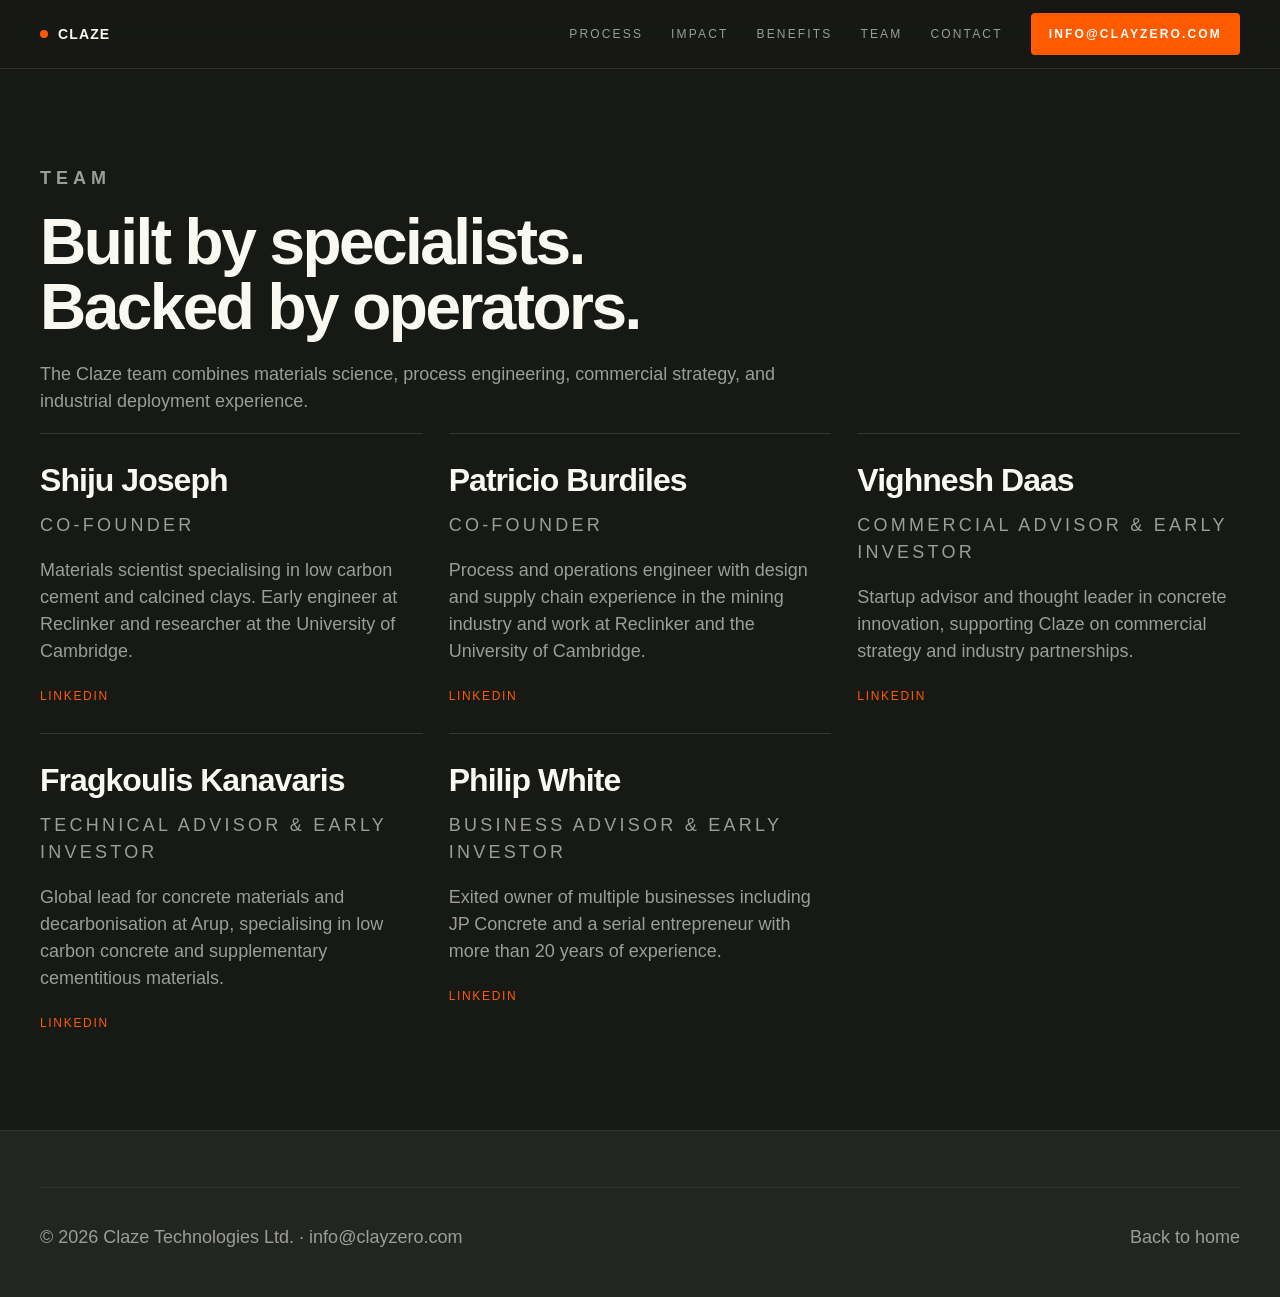
==== commit 0b8ba92b: "base44chatgpt" ====
--- a/team.html
+++ b/team.html
@@ -1,208 +1,78 @@
-<!DOCTYPE html>
+<!doctype html>
 <html lang="en">
 <head>
-  <meta charset="UTF-8" />
-  <meta name="viewport" content="width=device-width, initial-scale=1.0" />
-  <title>Team — Claze</title>
-  <link rel="stylesheet" href="styles.css" />
+  <meta charset="UTF-8">
+  <meta name="viewport" content="width=device-width, initial-scale=1.0">
+  <title>Claze Team</title>
+  <meta name="description" content="Meet the Claze team and advisors.">
+  <link rel="stylesheet" href="styles.css">
 </head>
 <body>
+  <header class="site-header" id="top">
+    <div class="container nav-wrap">
+      <a class="brand" href="index.html" aria-label="Claze home">
+        <span class="brand-dot"></span>
+        <span>Claze</span>
+      </a>
+      <button class="nav-toggle" aria-label="Open menu" aria-expanded="false">☰</button>
+      <nav class="site-nav">
+        <a href="index.html#process">Process</a>
+        <a href="index.html#impact">Impact</a>
+        <a href="index.html#benefits">Benefits</a>
+        <a href="team.html">Team</a>
+        <a href="index.html#contact">Contact</a>
+        <a class="nav-cta" href="mailto:info@clayzero.com">info@clayzero.com</a>
+      </nav>
+    </div>
+  </header>
 
-  <!-- ═══════════════ NAVBAR ═══════════════ -->
-  <nav class="nav" id="navbar">
-    <div class="nav__inner">
-      <!-- LOGO: place file at assets/claze-logo.png -->
-      <a href="index.html" class="nav__logo">
-        <img src="assets/claze-logo.png" alt="Claze" class="nav__logo-img"
-             onerror="this.style.display='none';this.nextElementSibling.style.display='block';" />
-        <span class="nav__logo-fallback" style="display:none;">CLAZE</span>
-      </a>
-      <ul class="nav__links">
-        <li><a href="index.html#problem">Problem</a></li>
-        <li><a href="index.html#solution">Solution</a></li>
-        <li><a href="index.html#how-it-works">Process</a></li>
-        <li><a href="index.html#benefits">Benefits</a></li>
-        <li><a href="index.html#traction">Traction</a></li>
-        <li><a href="team.html" class="nav__link--active">Team</a></li>
-      </ul>
-      <a href="index.html#contact" class="btn btn--nav">Get in Touch</a>
-      <button class="nav__burger" id="burger" aria-label="Toggle menu">
-        <span></span><span></span><span></span>
-      </button>
+  <main class="section team-page">
+    <div class="container">
+      <div class="section-head narrow">
+        <p class="eyebrow">Team</p>
+        <h1>Built by specialists.<br>Backed by operators.</h1>
+        <p>The Claze team combines materials science, process engineering, commercial strategy, and industrial deployment experience.</p>
+      </div>
+
+      <div class="team-grid">
+        <article class="team-card">
+          <h3>Shiju Joseph</h3>
+          <p class="role">Co-Founder</p>
+          <p>Materials scientist specialising in low carbon cement and calcined clays. Early engineer at Reclinker and researcher at the University of Cambridge.</p>
+          <a href="https://www.linkedin.com/in/sh1ju/" target="_blank" rel="noopener noreferrer">LinkedIn</a>
+        </article>
+        <article class="team-card">
+          <h3>Patricio Burdiles</h3>
+          <p class="role">Co-Founder</p>
+          <p>Process and operations engineer with design and supply chain experience in the mining industry and work at Reclinker and the University of Cambridge.</p>
+          <a href="https://www.linkedin.com/in/patricio-alfonso-burdiles-27282762/" target="_blank" rel="noopener noreferrer">LinkedIn</a>
+        </article>
+        <article class="team-card">
+          <h3>Vighnesh Daas</h3>
+          <p class="role">Commercial Advisor & Early Investor</p>
+          <p>Startup advisor and thought leader in concrete innovation, supporting Claze on commercial strategy and industry partnerships.</p>
+          <a href="https://www.linkedin.com/in/vighneshdaas6/" target="_blank" rel="noopener noreferrer">LinkedIn</a>
+        </article>
+        <article class="team-card">
+          <h3>Fragkoulis Kanavaris</h3>
+          <p class="role">Technical Advisor & Early Investor</p>
+          <p>Global lead for concrete materials and decarbonisation at Arup, specialising in low carbon concrete and supplementary cementitious materials.</p>
+          <a href="https://www.linkedin.com/in/fragkoulis-kanavaris-1647ab67/" target="_blank" rel="noopener noreferrer">LinkedIn</a>
+        </article>
+        <article class="team-card">
+          <h3>Philip White</h3>
+          <p class="role">Business Advisor & Early Investor</p>
+          <p>Exited owner of multiple businesses including JP Concrete and a serial entrepreneur with more than 20 years of experience.</p>
+          <a href="https://www.linkedin.com/in/philipcavalier/" target="_blank" rel="noopener noreferrer">LinkedIn</a>
+        </article>
+      </div>
     </div>
-  </nav>
-
-  <div class="mobile-menu" id="mobileMenu">
-    <ul>
-      <li><a href="index.html#problem" class="mobile-link">Problem</a></li>
-      <li><a href="index.html#solution" class="mobile-link">Solution</a></li>
-      <li><a href="index.html#how-it-works" class="mobile-link">Process</a></li>
-      <li><a href="index.html#benefits" class="mobile-link">Benefits</a></li>
-      <li><a href="index.html#traction" class="mobile-link">Traction</a></li>
-      <li><a href="team.html" class="mobile-link">Team</a></li>
-      <li><a href="index.html#contact" class="mobile-link mobile-link--cta">Get in Touch</a></li>
-    </ul>
-  </div>
-
-  <main>
-
-    <!-- ═══════════════ TEAM HERO ═══════════════ -->
-    <section class="page-hero">
-      <div class="page-hero__concentric" aria-hidden="true"></div>
-      <div class="container page-hero__inner">
-        <div class="fade-in">
-          <a href="index.html" class="page-hero__back">← Back to main site</a>
-          <div class="section-label" style="margin-top:1.5rem;">Team</div>
-          <h1 class="page-hero__title">
-            The people<br />behind <em>Claze.</em>
-          </h1>
-          <p class="page-hero__sub">
-            Our team combines materials science, process engineering, and industry expertise. We are at an early stage and actively building the company.
-          </p>
-        </div>
-      </div>
-    </section>
-
-    <!-- ═══════════════ FOUNDERS ═══════════════ -->
-    <section class="section section--light">
-      <div class="container">
-        <div class="team-group-label fade-up">Founders</div>
-
-        <div class="founders-grid fade-up">
-
-          <!--
-            PHOTO: Replace src with assets/shiju.jpg
-            Fallback shows initials if image is missing.
-          -->
-          <div class="founder-card">
-            <div class="founder-card__photo-wrap">
-              <img src="assets/shiju.jpg" alt="Shiju Joseph" class="founder-card__photo"
-                   onerror="this.style.display='none';this.nextElementSibling.style.display='flex';" />
-              <div class="founder-card__placeholder" style="display:none;">SJ</div>
-            </div>
-            <div class="founder-card__info">
-              <h3>
-  Shiju Joseph
-  <a href="https://www.linkedin.com/in/sh1ju" target="_blank" class="linkedin-icon">
-    <svg xmlns="http://www.w3.org/2000/svg" width="16" height="16" fill="currentColor" viewBox="0 0 24 24">
-      <path d="M4.98 3.5C4.98 4.88 3.86 6 2.5 6S0 4.88 0 3.5 1.12 1 2.5 1 4.98 2.12 4.98 3.5zM.5 8h4v16h-4V8zm7 0h3.6v2.2h.05c.5-.95 1.7-2.2 3.5-2.2 3.75 0 4.45 2.45 4.45 5.6V24h-4v-8.8c0-2.1-.04-4.8-2.9-4.8-2.9 0-3.35 2.3-3.35 4.65V24h-4V8z"/>
-    </svg>
-  </a>
-</h3>
-              <div class="founder-card__role">Founder &amp; Managing Director</div>
-              <p>Materials scientist specialising in supplementary cementitious materials. Previously Assistant Research Professor at the University of Cambridge; PhD from KU Leuven. Senior Scientist at Reclinker</p>
-            </div>
-          </div>
-
-          <!--
-            PHOTO: Replace src with assets/patricio.jpg
-          -->
-          <div class="founder-card">
-            <div class="founder-card__photo-wrap">
-              <img src="assets/patricio.jpg" alt="Patricio A Burdiles" class="founder-card__photo"
-                   onerror="this.style.display='none';this.nextElementSibling.style.display='flex';" />
-              <div class="founder-card__placeholder" style="display:none;">PB</div>
-            </div>
-            <div class="founder-card__info">
-              <h3>Patricio A Burdiles</h3>
-              <div class="founder-card__role">Non-Executive Founder</div>
-              <p>Process and operations engineer at Reclinker. MPhil from the University of Cambridge.  Focuses on heat transfer, process design, and industrial slag handling.</p>
-            </div>
-          </div>
-
-        </div>
-      </div>
-    </section>
-
-    <!-- ═══════════════ ADVISORS ═══════════════ -->
-    <section class="section section--warm">
-      <div class="container">
-        <div class="team-group-label fade-up">Advisors</div>
-        <p class="section-intro fade-up" style="margin-bottom:2.5rem;">
-          Our advisors bring expertise across decarbonisation, concrete materials, commercialisation, and industrial sectors.
-        </p>
-
-        <div class="advisors-grid fade-up">
-
-          <!--
-            PHOTO: Replace src with assets/vighnesh.jpg
-          -->
-          <div class="advisor-card">
-            <div class="advisor-card__photo-wrap">
-              <img src="assets/vighnesh.jpg" alt="Vighnesh Daas" class="advisor-card__photo"
-                   onerror="this.style.display='none';this.nextElementSibling.style.display='flex';" />
-              <div class="advisor-card__placeholder" style="display:none;">VD</div>
-            </div>
-            <h3>
-  Vighnesh Daas
-  <a href="https://www.linkedin.com/in/vighneshdaas6" target="_blank" rel="noopener noreferrer" class="linkedin-icon">
-    <svg xmlns="http://www.w3.org/2000/svg" width="16" height="16" fill="currentColor" viewBox="0 0 24 24">
-      <path d="M4.98 3.5C4.98 4.88 3.86 6 2.5 6S0 4.88 0 3.5 1.12 1 2.5 1 4.98 2.12 4.98 3.5zM.5 8h4v16h-4V8zm7 0h3.6v2.2h.05c.5-.95 1.7-2.2 3.5-2.2 3.75 0 4.45 2.45 4.45 5.6V24h-4v-8.8c0-2.1-.04-4.8-2.9-4.8-2.9 0-3.35 2.3-3.35 4.65V24h-4V8z"/>
-    </svg>
-  </a>
-</h3>
-            <div class="advisor-card__role">Advisor &amp; Interim CCO</div>
-            <p>Commercialisation Director at Sensicon Ventures. Supports Claze on commercial strategy and partner development.</p>
-          </div>
-
-          <!--
-            PHOTO: Replace src with assets/fragkoulis.jpg
-          -->
-          <div class="advisor-card">
-            <div class="advisor-card__photo-wrap">
-              <img src="assets/fragkoulis.jpg" alt="Fragkoulis Kanavaris" class="advisor-card__photo"
-                   onerror="this.style.display='none';this.nextElementSibling.style.display='flex';" />
-              <div class="advisor-card__placeholder" style="display:none;">FK</div>
-            </div>
-            <h3>Fragkoulis Kanavaris</h3>
-            <div class="advisor-card__role">Advisor</div>
-            <p>Global Lead for Concrete Materials &amp; Decarbonisation at Arup. Specialist in low-carbon concrete and supplementary cementitious materials.</p>
-          </div>
-
-          <!--
-            PHOTO: Replace src with assets/philip.jpg
-          -->
-          <div class="advisor-card">
-            <div class="advisor-card__photo-wrap">
-              <img src="assets/philip.jpg" alt="Philip Cavalier-White" class="advisor-card__photo"
-                   onerror="this.style.display='none';this.nextElementSibling.style.display='flex';" />
-              <div class="advisor-card__placeholder" style="display:none;">PC</div>
-            </div>
-            <h3>Philip Cavalier-White</h3>
-            <div class="advisor-card__role">Advisor</div>
-            <p>Entrepreneur and business owner with experience in climate and industrial sectors.</p>
-          </div>
-
-        </div>
-      </div>
-    </section>
-
-    <!-- ═══════════════ CONTACT CTA ═══════════════ -->
-    <section class="section section--contact">
-      <div class="contact-concentric" aria-hidden="true"></div>
-      <div class="container">
-        <div class="contact-inner fade-up">
-          <div class="section-label" style="color:var(--clay);">Contact</div>
-          <h2 class="contact-title">
-            Interested in<br />
-            <em>working with us?</em>
-          </h2>
-          <p class="contact-sub">
-            We are open to conversations with potential industrial partners, researchers, and others with a relevant interest.
-          </p>
-          <a href="mailto:info@clayzero.com" class="btn btn--primary btn--large">
-            info@clayzero.com
-          </a>
-        </div>
-      </div>
-    </section>
-
   </main>
 
-  <footer class="footer">
-    <div class="container footer__inner">
-      <span class="footer__brand">CLAZE</span>
-      <span class="footer__copy">© 2025 Claze. All rights reserved.</span>
+  <footer class="site-footer">
+    <div class="container footer-bottom single-line">
+      <p>© 2026 Claze Technologies Ltd. · info@clayzero.com</p>
+      <p><a href="index.html">Back to home</a></p>
     </div>
   </footer>
 
--- a/styles.css
+++ b/styles.css
@@ -1,1181 +1,138 @@
-/* ═══════════════════════════════════════════════════════════════
-   CLAZE — styles.css
-   No external font dependencies. System font stack only.
-   Palette: warm off-white bg · charcoal text · clay pink accent ·
-            muted warm orange highlight.
-═══════════════════════════════════════════════════════════════ */
+:root {
+  --bg: #171915;
+  --bg-soft: #232522;
+  --bg-muted: #2d2f2c;
+  --text: #f9f8f1;
+  --text-muted: #9b9d99;
+  --line: #333632;
+  --accent: #ff5a00;
+  --accent-soft: #e4ecd6;
+  --panel: #1d201c;
+  --max: 1200px;
+  --radius: 4px;
+  --shadow: 0 10px 35px rgba(0,0,0,.18);
+}
+* { box-sizing: border-box; }
+html { scroll-behavior: smooth; }
+body {
+  margin: 0;
+  font-family: Inter Tight, Inter, Arial, sans-serif;
+  background: var(--bg);
+  color: var(--text);
+  line-height: 1.5;
+}
+a { color: inherit; text-decoration: none; }
+img { max-width: 100%; display: block; }
+.container { width: min(calc(100% - 32px), var(--max)); margin: 0 auto; }
+.section { padding: 96px 0; position: relative; }
+.alt { background: var(--bg-soft); }
+.narrow { max-width: 760px; }
+.eyebrow { color: var(--accent); text-transform: uppercase; letter-spacing: .28em; font-size: 12px; font-weight: 600; margin: 0 0 18px; }
+.eyebrow.small { font-size: 11px; margin-bottom: 0; }
+.eyebrow.orange { color: var(--accent); }
+.section-head h1, .section-head h2, .hero h1, .contact-section h2 {
+  margin: 0 0 20px;
+  line-height: 1.02;
+  letter-spacing: -.04em;
+  font-weight: 700;
+}
+.hero h1 { font-size: clamp(48px, 7vw, 92px); }
+.hero h1 span, .stat strong, .metric-side-value, .brand-dot, .nav-cta, .button { color: var(--accent); }
+.section-head h1, .section-head h2, .contact-section h2 { font-size: clamp(36px, 5vw, 64px); }
+.section-head p, .lede, .stat p, .list-item p, .contact-card p, .site-footer p, .team-card p { color: var(--text-muted); font-size: 18px; }
+.site-header {
+  position: sticky; top: 0; z-index: 40;
+  backdrop-filter: blur(12px);
+  background: rgba(23,25,21,.84);
+  border-bottom: 1px solid rgba(51,54,50,.9);
+}
+.nav-wrap { display: flex; align-items: center; justify-content: space-between; min-height: 68px; gap: 18px; }
+.brand { display: inline-flex; align-items: center; gap: 10px; text-transform: uppercase; letter-spacing: .08em; font-size: 14px; font-weight: 700; }
+.brand-dot { width: 8px; height: 8px; border-radius: 999px; background: var(--accent); display: inline-block; }
+.site-nav { display: flex; align-items: center; gap: 28px; }
+.site-nav a { color: var(--text-muted); font-size: 12px; text-transform: uppercase; letter-spacing: .18em; }
+.site-nav a:hover { color: var(--text); }
+.nav-cta, .button {
+  background: var(--accent); color: #fff !important; padding: 12px 18px; border-radius: var(--radius);
+  letter-spacing: .12em; text-transform: uppercase; font-size: 12px; font-weight: 700;
+}
+.nav-toggle { display: none; background: transparent; border: 0; color: var(--text); font-size: 26px; }
+.hero { min-height: 100vh; display: flex; align-items: center; overflow: hidden; }
+.grid-bg {
+  position: absolute; inset: 0; opacity: .05;
+  background-image: linear-gradient(var(--line) 1px, transparent 1px), linear-gradient(90deg, var(--line) 1px, transparent 1px);
+  background-size: 80px 80px;
+}
+.hero-grid { position: relative; z-index: 1; display: grid; grid-template-columns: 1.05fr .95fr; gap: 36px; align-items: center; min-height: calc(100vh - 68px); }
+.eyebrow-wrap { margin-bottom: 28px; }
+.eyebrow-line { width: 48px; height: 1px; background: var(--accent); }
+.lede { max-width: 680px; }
+.metric-row { display: flex; align-items: flex-end; gap: 22px; margin: 34px 0 26px; }
+.metric-label { color: var(--text-muted); text-transform: uppercase; letter-spacing: .16em; font-size: 12px; margin: 0 0 10px; }
+.metric-value { display: flex; align-items: baseline; gap: 12px; }
+.metric-value span { font-size: clamp(58px, 7vw, 96px); font-weight: 700; line-height: 1; color: var(--accent); }
+.metric-value small { color: var(--text-muted); font-size: 16px; }
+.metric-divider { width: 1px; height: 64px; background: var(--line); }
+.metric-side-value { font-size: 42px; font-weight: 700; margin: 6px 0 0; }
+.ghost-link { color: var(--text-muted); text-transform: uppercase; letter-spacing: .18em; font-size: 12px; }
+.ghost-link:hover { color: var(--text); }
+.hero-media { min-height: 520px; height: 78vh; position: relative; overflow: hidden; background: #111; }
+.hero-media img, .image-band img { width: 100%; height: 100%; object-fit: cover; }
+.caption, .image-band-caption { position: absolute; bottom: 22px; left: 22px; color: rgba(249,248,241,.6); text-transform: uppercase; letter-spacing: .18em; font-size: 11px; }
+.image-band { position: relative; height: 380px; overflow: hidden; }
+.image-band.slim { height: 320px; }
+.image-band-caption.right { left: auto; right: 22px; }
+.cards.three { display: grid; grid-template-columns: repeat(3,1fr); gap: 28px; }
+.card { background: transparent; border: 1px solid var(--line); padding: 34px; min-height: 100%; }
+.stage-top { display: flex; justify-content: space-between; align-items: center; margin-bottom: 18px; }
+.icon { color: var(--text-muted); font-size: 20px; }
+.card h3, .list-item h3, .team-card h3 { margin: 0 0 8px; font-size: 32px; letter-spacing: -.03em; }
+.subhead, .minihead, .role { color: var(--text-muted); text-transform: uppercase; letter-spacing: .18em; font-size: 12px; margin: 0 0 14px; }
+.minihead.dark { color: #5c5f59; }
+.metric-box { border-top: 1px solid var(--line); margin-top: 20px; padding-top: 18px; display: flex; flex-direction: column; gap: 6px; }
+.metric-box span { color: var(--text-muted); font-size: 12px; text-transform: uppercase; letter-spacing: .16em; }
+.metric-box strong { font-size: 34px; color: var(--accent); }
+.stats-grid { display: grid; grid-template-columns: repeat(4,1fr); gap: 24px; }
+.stat { border-top: 1px solid var(--line); padding-top: 26px; }
+.stat strong { display: block; font-size: clamp(44px, 5vw, 88px); line-height: 1; }
+.stat span { display: block; margin: 14px 0 12px; text-transform: uppercase; letter-spacing: .16em; font-size: 12px; font-weight: 700; }
+.two-col-list, .contact-grid, .footer-grid { display: grid; grid-template-columns: 1fr 1fr; gap: 56px; }
+.list-stack { display: grid; gap: 28px; }
+.list-item { border-top: 1px solid var(--line); padding-top: 22px; }
+.contact-section { background: #f7f7f3; color: #10120f; }
+.contact-section .section-head p, .contact-section .lede, .contact-meta p, .contact-card p { color: #5c5f59; }
+.contact-card { border: 1px solid #deded8; padding: 34px; background: rgba(255,255,255,.38); align-self: start; }
+.email-link { display: inline-block; margin: 8px 0 12px; font-size: clamp(28px, 4vw, 42px); font-weight: 700; letter-spacing: -.03em; }
+.contact-meta { margin-top: 28px; display: grid; gap: 10px; }
+.contact-meta p { margin: 0; position: relative; padding-left: 18px; }
+.contact-meta p::before { content: ""; width: 6px; height: 6px; border-radius: 999px; background: var(--accent); position: absolute; left: 0; top: 11px; }
+.site-footer { background: var(--bg-soft); border-top: 1px solid var(--line); padding: 56px 0 28px; }
+.footer-grid { grid-template-columns: 1.1fr 1fr 1fr; margin-bottom: 34px; }
+.meta-list { list-style: none; padding: 0; margin: 0; display: grid; gap: 12px; }
+.meta-list li { display: flex; justify-content: space-between; gap: 16px; color: var(--text-muted); }
+.meta-list strong { color: var(--text); font-weight: 600; }
+.footer-bottom { border-top: 1px solid var(--line); padding-top: 18px; display: flex; justify-content: space-between; gap: 20px; color: var(--text-muted); font-size: 13px; }
+.footer-bottom.single-line { align-items: center; }
+.team-page { min-height: calc(100vh - 140px); }
+.team-grid { display: grid; grid-template-columns: repeat(3, 1fr); gap: 26px; }
+.team-card { border-top: 1px solid var(--line); padding-top: 22px; }
+.team-card a { color: var(--accent); text-transform: uppercase; letter-spacing: .14em; font-size: 12px; }
 
-/* ── CUSTOM PROPERTIES ─────────────────────────────────────── */
-:root {
-  --off-white:    #F5F1EB;
-  --warm-grey:    #EDEBE5;
-  --charcoal:     #2B2926;
-  --charcoal-mid: #403D39;
-  --charcoal-soft:#5A5651;
-  --clay:         #C0847A;
-  --clay-light:   #D9A89F;
-  --clay-pale:    #EDD8D4;
-  --clay-bg:      #F7EEEC;
-  --orange-warm:  #C97A3A;
-  --border:       rgba(43,41,38,0.1);
-  --border-light: rgba(43,41,38,0.06);
-
-  /*
-    System font stack:
-    - Display/serif: Georgia is universally available and works well at large sizes.
-      A native serif like 'Palatino Linotype' or 'Book Antiqua' is used as first preference
-      on Windows where Georgia is thinner; on macOS 'Palatino' renders elegantly.
-    - Body/sans: system-ui covers modern macOS/iOS (SF Pro), Windows 10+ (Segoe UI),
-      and Android. Fallbacks cover older systems.
-  */
-  --font-display: 'Palatino Linotype', 'Book Antiqua', Palatino, Georgia, 'Times New Roman', serif;
-  --font-body:    system-ui, -apple-system, BlinkMacSystemFont, 'Segoe UI', Roboto, Oxygen, Ubuntu, sans-serif;
-
-  --nav-h: 72px;
-  --max-w: 1160px;
-  --section-pad: 7rem;
-  --radius: 4px;
-
-  --ease-out: cubic-bezier(0.22, 1, 0.36, 1);
+@media (max-width: 980px) {
+  .hero-grid, .cards.three, .stats-grid, .two-col-list, .contact-grid, .footer-grid, .team-grid { grid-template-columns: 1fr; }
+  .hero-media { height: 48vh; min-height: 340px; }
+  .metric-divider, .metric-side { display: none; }
+  .site-nav {
+    position: absolute; left: 0; right: 0; top: 68px; background: rgba(23,25,21,.98);
+    border-bottom: 1px solid var(--line); padding: 18px 16px 22px; display: none; flex-direction: column; align-items: flex-start;
+  }
+  .site-nav.open { display: flex; }
+  .nav-toggle { display: block; }
 }
 
-/* ── RESET ──────────────────────────────────────────────────── */
-*, *::before, *::after { box-sizing: border-box; margin: 0; padding: 0; }
-html { scroll-behavior: smooth; font-size: 16px; }
-body {
-  font-family: var(--font-body);
-  background: var(--off-white);
-  color: var(--charcoal);
-  line-height: 1.65;
-  -webkit-font-smoothing: antialiased;
-  overflow-x: hidden;
+@media (max-width: 640px) {
+  .section { padding: 72px 0; }
+  .container { width: min(calc(100% - 24px), var(--max)); }
+  .card, .contact-card { padding: 24px; }
+  .footer-bottom { flex-direction: column; align-items: flex-start; }
 }
-img { display: block; max-width: 100%; }
-a { color: inherit; text-decoration: none; }
-ul { list-style: none; }
-button { border: none; background: none; cursor: pointer; font: inherit; }
-
-/* ── LAYOUT ─────────────────────────────────────────────────── */
-.container {
-  width: 100%;
-  max-width: var(--max-w);
-  margin: 0 auto;
-  padding: 0 2rem;
-}
-
-/* ── TYPOGRAPHY ─────────────────────────────────────────────── */
-.section-label {
-  font-family: var(--font-body);
-  font-size: 0.7rem;
-  font-weight: 600;
-  letter-spacing: 0.2em;
-  text-transform: uppercase;
-  color: var(--clay);
-  margin-bottom: 1.2rem;
-}
-
-.section-title {
-  font-family: var(--font-display);
-  font-size: clamp(2.2rem, 4vw, 3.4rem);
-  font-weight: 400;
-  line-height: 1.15;
-  color: var(--charcoal);
-  margin-bottom: 1.5rem;
-  max-width: 720px;
-}
-.section-title em {
-  font-style: italic;
-  color: var(--clay);
-}
-
-.section-intro {
-  font-size: 1.05rem;
-  font-weight: 400;
-  color: var(--charcoal-soft);
-  max-width: 680px;
-  line-height: 1.75;
-  margin-bottom: 3.5rem;
-}
-
-/* ── BUTTONS ─────────────────────────────────────────────────── */
-.btn {
-  display: inline-flex;
-  align-items: center;
-  gap: 0.5rem;
-  padding: 0.75rem 1.75rem;
-  border-radius: var(--radius);
-  font-family: var(--font-body);
-  font-size: 0.85rem;
-  font-weight: 500;
-  letter-spacing: 0.04em;
-  transition: all 0.25s var(--ease-out);
-  cursor: pointer;
-}
-
-.btn--primary {
-  background: var(--charcoal);
-  color: var(--off-white);
-  border: 1.5px solid var(--charcoal);
-}
-.btn--primary:hover {
-  background: var(--charcoal-mid);
-  border-color: var(--charcoal-mid);
-  transform: translateY(-1px);
-}
-
-.btn--ghost {
-  background: transparent;
-  color: var(--charcoal);
-  border: 1.5px solid var(--charcoal);
-}
-.btn--ghost:hover {
-  background: var(--charcoal);
-  color: var(--off-white);
-  transform: translateY(-1px);
-}
-
-.btn--nav {
-  background: transparent;
-  color: var(--charcoal);
-  border: 1.5px solid var(--border);
-  padding: 0.55rem 1.25rem;
-  font-size: 0.8rem;
-}
-.btn--nav:hover {
-  border-color: var(--charcoal);
-  background: var(--charcoal);
-  color: var(--off-white);
-}
-
-.btn--large {
-  padding: 1rem 2.5rem;
-  font-size: 0.9rem;
-  letter-spacing: 0.06em;
-}
-
-/* ── SECTIONS ────────────────────────────────────────────────── */
-.section { padding: var(--section-pad) 0; }
-.section--light   { background: var(--off-white); }
-.section--warm    { background: var(--warm-grey); }
-.section--dark    { background: var(--charcoal); }
-.section--team    { background: var(--off-white); }
-.section--contact {
-  background: var(--warm-grey);
-  position: relative;
-  overflow: hidden;
-}
-
-/* ── NAVBAR ─────────────────────────────────────────────────── */
-.nav {
-  position: fixed;
-  top: 0; left: 0; right: 0;
-  height: var(--nav-h);
-  z-index: 900;
-  background: rgba(245,241,235,0.92);
-  backdrop-filter: blur(12px);
-  -webkit-backdrop-filter: blur(12px);
-  border-bottom: 1px solid var(--border-light);
-  transition: box-shadow 0.3s;
-}
-.nav.scrolled { box-shadow: 0 2px 20px rgba(43,41,38,0.08); }
-
-.nav__inner {
-  max-width: var(--max-w);
-  margin: 0 auto;
-  padding: 0 2rem;
-  height: 100%;
-  display: flex;
-  align-items: center;
-  gap: 2rem;
-}
-
-.nav__logo { display: flex; align-items: center; }
-.nav__logo-img { height: 36px; width: auto; }
-.nav__logo-fallback {
-  font-family: var(--font-display);
-  font-size: 1.3rem;
-  font-weight: 600;
-  letter-spacing: 0.12em;
-  color: var(--charcoal);
-}
-
-.nav__links {
-  display: flex;
-  align-items: center;
-  gap: 0.25rem;
-  margin-left: auto;
-}
-.nav__links a {
-  font-size: 0.82rem;
-  font-weight: 400;
-  color: var(--charcoal-soft);
-  padding: 0.4rem 0.8rem;
-  border-radius: var(--radius);
-  transition: color 0.2s, background 0.2s;
-  letter-spacing: 0.02em;
-}
-.nav__links a:hover,
-.nav__links a.nav__link--active {
-  color: var(--charcoal);
-  background: var(--border-light);
-}
-
-.nav__burger {
-  display: none;
-  flex-direction: column;
-  gap: 5px;
-  margin-left: auto;
-}
-.nav__burger span {
-  display: block;
-  width: 22px;
-  height: 1.5px;
-  background: var(--charcoal);
-  transition: all 0.3s;
-}
-.nav__burger.open span:nth-child(1) { transform: translateY(6.5px) rotate(45deg); }
-.nav__burger.open span:nth-child(2) { opacity: 0; }
-.nav__burger.open span:nth-child(3) { transform: translateY(-6.5px) rotate(-45deg); }
-
-/* ── MOBILE MENU ────────────────────────────────────────────── */
-.mobile-menu {
-  display: none;
-  position: fixed;
-  top: var(--nav-h);
-  left: 0; right: 0;
-  background: var(--off-white);
-  border-bottom: 1px solid var(--border);
-  z-index: 800;
-  padding: 1.5rem 2rem 2rem;
-  opacity: 0;
-  pointer-events: none;
-  transition: opacity 0.25s;
-}
-.mobile-menu.open {
-  display: block;
-  opacity: 1;
-  pointer-events: all;
-}
-.mobile-menu ul { display: flex; flex-direction: column; gap: 0.25rem; }
-.mobile-link {
-  display: block;
-  font-size: 1rem;
-  font-weight: 400;
-  color: var(--charcoal-soft);
-  padding: 0.75rem 0;
-  border-bottom: 1px solid var(--border-light);
-}
-.mobile-link:hover { color: var(--charcoal); }
-.mobile-link--cta {
-  margin-top: 1rem;
-  color: var(--clay);
-  border-bottom: none;
-  font-weight: 500;
-}
-
-/* ── HERO ────────────────────────────────────────────────────── */
-.hero {
-  position: relative;
-  min-height: 100vh;
-  display: flex;
-  align-items: center;
-  padding-top: var(--nav-h);
-  background: var(--off-white);
-  overflow: hidden;
-}
-
-.hero__concentric {
-  position: absolute;
-  top: -120px; right: -120px;
-  width: 520px; height: 520px;
-  pointer-events: none;
-  border-radius: 50%;
-  border: 1px solid var(--border);
-}
-.hero__concentric::before,
-.hero__concentric::after {
-  content: '';
-  position: absolute;
-  inset: 0;
-  border-radius: 50%;
-  border: 1px solid var(--border);
-}
-.hero__concentric::before { transform: scale(0.65); }
-.hero__concentric::after  { transform: scale(0.35); }
-
-.hero__inner {
-  display: grid;
-  grid-template-columns: 1fr 1fr;
-  gap: 4rem;
-  align-items: center;
-  padding-top: 4rem;
-  padding-bottom: 4rem;
-  position: relative;
-  z-index: 1;
-}
-
-.hero__logo-wrap { margin-bottom: 2rem; }
-.hero__logo { height: 60px; width: auto; }
-.hero__logo-text {
-  font-family: var(--font-display);
-  font-size: 2rem;
-  font-weight: 500;
-  letter-spacing: 0.15em;
-  color: var(--charcoal);
-}
-
-.hero__headline {
-  font-family: var(--font-display);
-  font-size: clamp(2.8rem, 5.5vw, 5rem);
-  font-weight: 400;
-  line-height: 1.1;
-  color: var(--charcoal);
-  margin-bottom: 1.75rem;
-  letter-spacing: -0.01em;
-}
-.hero__headline em {
-  font-style: italic;
-  color: var(--clay);
-}
-
-.hero__sub {
-  font-size: 1.05rem;
-  font-weight: 400;
-  color: var(--charcoal-soft);
-  max-width: 520px;
-  line-height: 1.75;
-  margin-bottom: 2.5rem;
-}
-
-.hero__ctas { display: flex; gap: 1rem; flex-wrap: wrap; }
-
-/* Hero visual card */
-.hero__visual { position: relative; }
-.hero__material-card {
-  position: relative;
-  aspect-ratio: 4/5;
-  max-height: 520px;
-  border-radius: 2px;
-  background: var(--charcoal);
-  overflow: hidden;
-}
-.hero__material-grain {
-  position: absolute;
-  inset: 0;
-  background-image:
-    radial-gradient(circle at 30% 40%, rgba(192,132,122,0.15) 0%, transparent 60%),
-    radial-gradient(circle at 75% 65%, rgba(201,122,58,0.08) 0%, transparent 50%);
-}
-.hero__material-grain::after {
-  content: '';
-  position: absolute;
-  inset: 0;
-  background-image: url("data:image/svg+xml,%3Csvg viewBox='0 0 200 200' xmlns='http://www.w3.org/2000/svg'%3E%3Cfilter id='n'%3E%3CfeTurbulence type='fractalNoise' baseFrequency='0.75' numOctaves='4' stitchTiles='stitch'/%3E%3C/filter%3E%3Crect width='100%25' height='100%25' filter='url(%23n)' opacity='0.12'/%3E%3C/svg%3E");
-  opacity: 0.35;
-}
-.hero__material-overlay {
-  position: absolute;
-  inset: 0;
-  background: linear-gradient(180deg, transparent 40%, rgba(43,41,38,0.7) 100%);
-}
-.hero__material-info {
-  position: absolute;
-  bottom: 2rem;
-  left: 2rem;
-}
-.hero__material-label {
-  font-family: var(--font-display);
-  font-size: 1.4rem;
-  font-weight: 400;
-  color: var(--off-white);
-  letter-spacing: 0.02em;
-  margin-bottom: 0.35rem;
-}
-.hero__material-sub {
-  font-size: 0.75rem;
-  font-weight: 400;
-  color: var(--clay-light);
-  letter-spacing: 0.12em;
-  text-transform: uppercase;
-}
-
-/* Scroll hint */
-.hero__scroll-hint {
-  position: absolute;
-  bottom: 2.5rem;
-  left: 50%;
-  transform: translateX(-50%);
-  display: flex;
-  flex-direction: column;
-  align-items: center;
-  gap: 0.6rem;
-  color: var(--charcoal-soft);
-  font-size: 0.65rem;
-  letter-spacing: 0.18em;
-  text-transform: uppercase;
-  opacity: 0.5;
-}
-.hero__scroll-line {
-  width: 1px;
-  height: 40px;
-  background: linear-gradient(to bottom, var(--charcoal-soft), transparent);
-  animation: scroll-pulse 2s ease-in-out infinite;
-}
-@keyframes scroll-pulse {
-  0%, 100% { opacity: 0.4; }
-  50%       { opacity: 0.9; }
-}
-
-/* ── PAGE HERO (team.html) ──────────────────────────────────── */
-.page-hero {
-  position: relative;
-  background: var(--off-white);
-  padding-top: calc(var(--nav-h) + 4rem);
-  padding-bottom: 5rem;
-  overflow: hidden;
-}
-.page-hero__concentric {
-  position: absolute;
-  top: -80px; right: -100px;
-  width: 420px; height: 420px;
-  border-radius: 50%;
-  border: 1px solid var(--border);
-  pointer-events: none;
-}
-.page-hero__concentric::before,
-.page-hero__concentric::after {
-  content: '';
-  position: absolute;
-  inset: 0;
-  border-radius: 50%;
-  border: 1px solid var(--border);
-}
-.page-hero__concentric::before { transform: scale(0.65); }
-.page-hero__concentric::after  { transform: scale(0.35); }
-
-.page-hero__inner { position: relative; z-index: 1; }
-
-.page-hero__back {
-  display: inline-flex;
-  align-items: center;
-  gap: 0.4rem;
-  font-size: 0.8rem;
-  font-weight: 500;
-  color: var(--charcoal-soft);
-  letter-spacing: 0.04em;
-  transition: color 0.2s;
-}
-.page-hero__back:hover { color: var(--charcoal); }
-
-.page-hero__title {
-  font-family: var(--font-display);
-  font-size: clamp(2.8rem, 6vw, 5rem);
-  font-weight: 400;
-  line-height: 1.1;
-  color: var(--charcoal);
-  margin-bottom: 1.25rem;
-  margin-top: 0.5rem;
-}
-.page-hero__title em {
-  font-style: italic;
-  color: var(--clay);
-}
-.page-hero__sub {
-  font-size: 1.05rem;
-  font-weight: 400;
-  color: var(--charcoal-soft);
-  max-width: 560px;
-  line-height: 1.75;
-}
-
-/* ── STATS GRID ─────────────────────────────────────────────── */
-.stats-grid {
-  display: grid;
-  grid-template-columns: repeat(3, 1fr);
-  gap: 1px;
-  background: var(--border);
-  border: 1px solid var(--border);
-  border-radius: var(--radius);
-  margin-bottom: 3.5rem;
-  overflow: hidden;
-}
-.stat-card {
-  background: var(--off-white);
-  padding: 2.5rem 2rem;
-  text-align: center;
-}
-.stat-card__num {
-  font-family: var(--font-display);
-  font-size: 2.8rem;
-  font-weight: 400;
-  color: var(--clay);
-  line-height: 1;
-  margin-bottom: 0.6rem;
-}
-.stat-card__num span {
-  font-size: 1.6rem;
-  color: var(--charcoal-mid);
-}
-.stat-card__label {
-  font-size: 0.78rem;
-  font-weight: 400;
-  color: var(--charcoal-soft);
-  letter-spacing: 0.06em;
-  text-transform: uppercase;
-}
-
-/* ── PROBLEM POINTS ─────────────────────────────────────────── */
-.problem-points {
-  display: grid;
-  grid-template-columns: repeat(3, 1fr);
-  gap: 1.5rem;
-  margin-bottom: 3rem;
-}
-.problem-point {
-  padding: 2rem 1.75rem;
-  border: 1px solid var(--border);
-  border-radius: var(--radius);
-  transition: border-color 0.25s;
-}
-.problem-point:hover { border-color: var(--clay-pale); }
-.problem-point__icon {
-  font-family: var(--font-body);
-  font-size: 0.75rem;
-  font-weight: 600;
-  color: var(--clay);
-  letter-spacing: 0.06em;
-  margin-bottom: 1rem;
-}
-.problem-point h3 {
-  font-family: var(--font-display);
-  font-size: 1.25rem;
-  font-weight: 500;
-  margin-bottom: 0.6rem;
-  color: var(--charcoal);
-}
-.problem-point p {
-  font-size: 0.9rem;
-  color: var(--charcoal-soft);
-  line-height: 1.65;
-  font-weight: 400;
-}
-
-/* ── CALLOUT BAR ────────────────────────────────────────────── */
-.callout-bar {
-  background: var(--clay-pale);
-  color: var(--charcoal-mid);
-  padding: 1.5rem 2rem;
-  border-left: 3px solid var(--clay);
-  border-radius: 0 var(--radius) var(--radius) 0;
-  font-family: var(--font-display);
-  font-size: 1.2rem;
-  font-weight: 400;
-  font-style: italic;
-  line-height: 1.5;
-}
-
-/* ── SOLUTION GRID ──────────────────────────────────────────── */
-.solution-grid {
-  display: grid;
-  grid-template-columns: repeat(2, 1fr);
-  gap: 1.5rem;
-}
-.solution-card {
-  padding: 2.25rem 2rem;
-  background: var(--off-white);
-  border: 1px solid var(--border);
-  border-radius: var(--radius);
-  transition: border-color 0.25s, box-shadow 0.25s;
-}
-.solution-card:hover {
-  border-color: var(--clay-pale);
-  box-shadow: 0 4px 24px rgba(43,41,38,0.05);
-}
-.solution-card--accent {
-  background: var(--clay-pale);
-  border-color: transparent;
-}
-.solution-card--accent:hover { border-color: var(--clay-light); }
-.solution-card__tag {
-  font-size: 0.65rem;
-  font-weight: 600;
-  letter-spacing: 0.18em;
-  text-transform: uppercase;
-  color: var(--clay);
-  margin-bottom: 0.75rem;
-}
-.solution-card h3 {
-  font-family: var(--font-display);
-  font-size: 1.45rem;
-  font-weight: 500;
-  color: var(--charcoal);
-  margin-bottom: 0.75rem;
-}
-.solution-card p {
-  font-size: 0.9rem;
-  font-weight: 400;
-  color: var(--charcoal-soft);
-  line-height: 1.7;
-}
-
-/* ── WHY NOW ────────────────────────────────────────────────── */
-.why-now-grid {
-  display: grid;
-  grid-template-columns: repeat(3, 1fr);
-  gap: 2px;
-  background: rgba(255,255,255,0.05);
-  border-radius: var(--radius);
-  overflow: hidden;
-}
-.why-card {
-  background: rgba(255,255,255,0.04);
-  padding: 2.5rem 2rem;
-  transition: background 0.25s;
-}
-.why-card:hover { background: rgba(255,255,255,0.07); }
-.why-card__num {
-  font-family: var(--font-display);
-  font-size: 3rem;
-  font-weight: 300;
-  color: var(--clay);
-  opacity: 0.4;
-  line-height: 1;
-  margin-bottom: 1.25rem;
-}
-.why-card h3 {
-  font-family: var(--font-display);
-  font-size: 1.3rem;
-  font-weight: 400;
-  color: var(--off-white);
-  margin-bottom: 0.75rem;
-}
-.why-card p {
-  font-size: 0.88rem;
-  font-weight: 400;
-  color: rgba(245,241,235,0.6);
-  line-height: 1.7;
-}
-
-/* ── FLOW DIAGRAM ───────────────────────────────────────────── */
-.flow-diagram {
-  display: flex;
-  align-items: center;
-  justify-content: center;
-  gap: 1rem;
-  flex-wrap: wrap;
-  margin-bottom: 3rem;
-  padding: 3rem 0;
-}
-.flow-step {
-  display: flex;
-  flex-direction: column;
-  align-items: center;
-  text-align: center;
-  max-width: 140px;
-}
-.flow-step--center { max-width: 160px; }
-.flow-step__icon {
-  width: 64px; height: 64px;
-  display: flex;
-  align-items: center;
-  justify-content: center;
-  margin-bottom: 1rem;
-}
-.flow-step__icon svg { width: 100%; height: 100%; }
-.flow-step__icon--heat   { color: var(--orange-warm); }
-.flow-step__icon--claze  { color: var(--clay); }
-.flow-step__icon--clay   { color: var(--charcoal-mid); }
-.flow-step__icon--cement { color: var(--charcoal); }
-.flow-step__label {
-  font-family: var(--font-display);
-  font-size: 1.05rem;
-  font-weight: 500;
-  color: var(--charcoal);
-  margin-bottom: 0.35rem;
-}
-.flow-step__sub {
-  font-size: 0.72rem;
-  font-weight: 400;
-  color: var(--charcoal-soft);
-  letter-spacing: 0.04em;
-  line-height: 1.4;
-}
-.flow-step__patent {
-  display: inline-block;
-  margin-top: 0.75rem;
-  padding: 0.25rem 0.7rem;
-  background: var(--clay-pale);
-  color: var(--clay);
-  font-size: 0.6rem;
-  font-weight: 600;
-  letter-spacing: 0.16em;
-  text-transform: uppercase;
-  border-radius: var(--radius);
-}
-.flow-arrow { color: var(--clay-light); flex-shrink: 0; }
-.flow-arrow svg { width: 56px; height: 16px; }
-
-.process-note {
-  text-align: center;
-  font-family: var(--font-display);
-  font-size: 1.2rem;
-  font-style: italic;
-  font-weight: 400;
-  color: var(--charcoal-soft);
-  max-width: 620px;
-  margin: 0 auto;
-  line-height: 1.6;
-  padding: 1.5rem 2rem;
-  border-top: 1px solid var(--border);
-}
-
-/* ── BENEFITS ────────────────────────────────────────────────── */
-.benefits-split {
-  display: grid;
-  grid-template-columns: 1fr 1px 1fr;
-  gap: 3rem;
-}
-.benefits-divider { background: var(--border); }
-.benefits-col__title {
-  font-size: 0.72rem;
-  font-weight: 600;
-  letter-spacing: 0.18em;
-  text-transform: uppercase;
-  color: var(--clay);
-  margin-bottom: 2rem;
-  padding-bottom: 1rem;
-  border-bottom: 1px solid var(--border);
-}
-.benefit-list {
-  display: flex;
-  flex-direction: column;
-  gap: 1.75rem;
-}
-.benefit-list li {
-  display: flex;
-  gap: 1rem;
-  align-items: flex-start;
-}
-.benefit-list__marker {
-  flex-shrink: 0;
-  margin-top: 0.45rem;
-  width: 6px; height: 6px;
-  border-radius: 50%;
-  background: var(--clay);
-}
-.benefit-list strong {
-  display: block;
-  font-size: 0.95rem;
-  font-weight: 600;
-  color: var(--charcoal);
-  margin-bottom: 0.3rem;
-}
-.benefit-list p {
-  font-size: 0.88rem;
-  font-weight: 400;
-  color: var(--charcoal-soft);
-  line-height: 1.65;
-}
-
-/* ── TRACTION ────────────────────────────────────────────────── */
-.traction-grid {
-  display: grid;
-  grid-template-columns: repeat(2, 1fr);
-  gap: 1px;
-  background: var(--border);
-  border: 1px solid var(--border);
-  border-radius: var(--radius);
-  overflow: hidden;
-}
-.traction-item {
-  display: flex;
-  gap: 1.25rem;
-  align-items: flex-start;
-  padding: 2rem 1.75rem;
-  background: var(--off-white);
-  transition: background 0.2s;
-}
-.traction-item:hover { background: var(--clay-bg); }
-.traction-item__marker {
-  flex-shrink: 0;
-  width: 32px; height: 32px;
-  display: flex;
-  align-items: center;
-  justify-content: center;
-  border-radius: 50%;
-  font-size: 0.8rem;
-  font-weight: 600;
-}
-.traction-item__marker--done   { background: var(--clay-pale); color: var(--clay); }
-.traction-item__marker--active { background: var(--warm-grey); color: var(--charcoal-soft); }
-.traction-item h3 {
-  font-family: var(--font-display);
-  font-size: 1.1rem;
-  font-weight: 500;
-  color: var(--charcoal);
-  margin-bottom: 0.4rem;
-}
-.traction-item p {
-  font-size: 0.88rem;
-  font-weight: 400;
-  color: var(--charcoal-soft);
-  line-height: 1.65;
-}
-
-/* ── TEAM GROUP LABEL ───────────────────────────────────────── */
-.team-group-label {
-  font-size: 0.7rem;
-  font-weight: 600;
-  letter-spacing: 0.2em;
-  text-transform: uppercase;
-  color: var(--charcoal-soft);
-  margin-bottom: 1.75rem;
-}
-
-/* ── TEAM PREVIEW (homepage) ────────────────────────────────── */
-.team-preview-grid {
-  display: grid;
-  grid-template-columns: repeat(2, 1fr);
-  gap: 1.5rem;
-  margin-bottom: 2.5rem;
-}
-.team-preview-card {
-  display: flex;
-  gap: 1.5rem;
-  align-items: flex-start;
-  padding: 1.75rem;
-  border: 1px solid var(--border);
-  border-radius: var(--radius);
-  background: var(--off-white);
-  transition: border-color 0.25s;
-}
-.team-preview-card:hover { border-color: var(--clay-pale); }
-.team-preview-card__photo-wrap {
-  flex-shrink: 0;
-  width: 72px; height: 72px;
-  border-radius: 50%;
-  overflow: hidden;
-  background: var(--warm-grey);
-}
-.team-preview-card__photo {
-  width: 100%; height: 100%;
-  object-fit: cover;
-}
-.team-preview-card__placeholder {
-  width: 100%; height: 100%;
-  display: flex;
-  align-items: center;
-  justify-content: center;
-  font-family: var(--font-display);
-  font-size: 1.1rem;
-  font-weight: 400;
-  color: var(--clay);
-  background: var(--clay-pale);
-}
-.team-preview-card__info h3 {
-  font-family: var(--font-display);
-  font-size: 1.2rem;
-  font-weight: 500;
-  color: var(--charcoal);
-  margin-bottom: 0.2rem;
-}
-.team-preview-card__role {
-  font-size: 0.7rem;
-  font-weight: 600;
-  letter-spacing: 0.1em;
-  text-transform: uppercase;
-  color: var(--clay);
-  margin-bottom: 0.6rem;
-}
-.team-preview-card__info p {
-  font-size: 0.85rem;
-  font-weight: 400;
-  color: var(--charcoal-soft);
-  line-height: 1.6;
-}
-.team-preview-cta { margin-top: 0.5rem; }
-
-/* ── FOUNDERS GRID (full, team.html) ────────────────────────── */
-.founders-grid {
-  display: grid;
-  grid-template-columns: repeat(2, 1fr);
-  gap: 1.5rem;
-  margin-bottom: 1.5rem;
-}
-.founder-card {
-  display: flex;
-  gap: 2rem;
-  align-items: flex-start;
-  padding: 2.25rem 2rem;
-  border: 1px solid var(--border);
-  border-radius: var(--radius);
-  background: var(--off-white);
-  transition: border-color 0.25s, box-shadow 0.25s;
-}
-.founder-card:hover {
-  border-color: var(--clay-pale);
-  box-shadow: 0 4px 24px rgba(43,41,38,0.06);
-}
-.founder-card__photo-wrap {
-  flex-shrink: 0;
-  width: 90px; height: 90px;
-  border-radius: 2px;
-  overflow: hidden;
-  background: var(--warm-grey);
-}
-.founder-card__photo { width: 100%; height: 100%; object-fit: cover; }
-.founder-card__placeholder {
-  width: 100%; height: 100%;
-  display: flex;
-  align-items: center;
-  justify-content: center;
-  font-family: var(--font-display);
-  font-size: 1.4rem;
-  font-weight: 400;
-  color: var(--clay);
-  background: var(--clay-pale);
-}
-.founder-card__info h3 {
-  font-family: var(--font-display);
-  font-size: 1.35rem;
-  font-weight: 500;
-  color: var(--charcoal);
-  margin-bottom: 0.25rem;
-}
-.founder-card__role {
-  font-size: 0.72rem;
-  font-weight: 600;
-  letter-spacing: 0.1em;
-  text-transform: uppercase;
-  color: var(--clay);
-  margin-bottom: 0.85rem;
-}
-.founder-card__info p {
-  font-size: 0.9rem;
-  font-weight: 400;
-  color: var(--charcoal-soft);
-  line-height: 1.7;
-}
-
-/* ── ADVISORS GRID ───────────────────────────────────────────── */
-.advisors-grid {
-  display: grid;
-  grid-template-columns: repeat(3, 1fr);
-  gap: 1.5rem;
-}
-.advisor-card {
-  padding: 2rem 1.75rem;
-  border: 1px solid var(--border);
-  border-radius: var(--radius);
-  background: var(--off-white);
-  transition: border-color 0.25s, box-shadow 0.25s;
-}
-.advisor-card:hover {
-  border-color: var(--clay-pale);
-  box-shadow: 0 4px 24px rgba(43,41,38,0.06);
-}
-.advisor-card__photo-wrap {
-  width: 72px; height: 72px;
-  border-radius: 50%;
-  overflow: hidden;
-  background: var(--warm-grey);
-  margin-bottom: 1.25rem;
-}
-.advisor-card__photo { width: 100%; height: 100%; object-fit: cover; }
-.advisor-card__placeholder {
-  width: 100%; height: 100%;
-  display: flex;
-  align-items: center;
-  justify-content: center;
-  font-family: var(--font-display);
-  font-size: 1.1rem;
-  font-weight: 400;
-  color: var(--clay);
-  background: var(--clay-pale);
-}
-.advisor-card h3 {
-  font-family: var(--font-display);
-  font-size: 1.2rem;
-  font-weight: 500;
-  color: var(--charcoal);
-  margin-bottom: 0.25rem;
-}
-.advisor-card__role {
-  font-size: 0.7rem;
-  font-weight: 600;
-  letter-spacing: 0.1em;
-  text-transform: uppercase;
-  color: var(--clay);
-  margin-bottom: 0.6rem;
-}
-.advisor-card p {
-  font-size: 0.85rem;
-  font-weight: 400;
-  color: var(--charcoal-soft);
-  line-height: 1.65;
-}
-
-/* ── CONTACT ─────────────────────────────────────────────────── */
-.contact-concentric {
-  position: absolute;
-  bottom: -200px; right: -200px;
-  width: 600px; height: 600px;
-  border-radius: 50%;
-  border: 1px solid var(--border);
-  pointer-events: none;
-}
-.contact-concentric::before,
-.contact-concentric::after {
-  content: '';
-  position: absolute;
-  inset: 15%;
-  border-radius: 50%;
-  border: 1px solid var(--border);
-}
-.contact-concentric::after { inset: 35%; }
-
-.contact-inner {
-  position: relative;
-  z-index: 1;
-  max-width: 580px;
-  padding: 2rem 0;
-}
-.contact-title {
-  font-family: var(--font-display);
-  font-size: clamp(2.2rem, 4.5vw, 3.8rem);
-  font-weight: 400;
-  line-height: 1.2;
-  color: var(--charcoal);
-  margin-bottom: 1.25rem;
-}
-.contact-title em { font-style: italic; color: var(--clay); }
-.contact-sub {
-  font-size: 1rem;
-  font-weight: 400;
-  color: var(--charcoal-soft);
-  margin-bottom: 2rem;
-  max-width: 440px;
-  line-height: 1.7;
-}
-
-/* ── FOOTER ──────────────────────────────────────────────────── */
-.footer {
-  background: var(--charcoal);
-  padding: 2rem 0;
-}
-.footer__inner {
-  display: flex;
-  align-items: center;
-  justify-content: space-between;
-  gap: 1rem;
-}
-.footer__brand {
-  font-family: var(--font-display);
-  font-size: 1rem;
-  font-weight: 600;
-  letter-spacing: 0.2em;
-  color: var(--off-white);
-  opacity: 0.6;
-}
-.footer__copy {
-  font-size: 0.78rem;
-  color: rgba(245,241,235,0.4);
-  letter-spacing: 0.04em;
-}
-
-/* ── ANIMATIONS ─────────────────────────────────────────────── */
-.fade-in {
-  opacity: 0;
-  transform: translateY(24px);
-  animation: fadeIn 0.9s var(--ease-out) forwards;
-}
-.fade-in--delay { animation-delay: 0.2s; }
-
-@keyframes fadeIn {
-  to { opacity: 1; transform: translateY(0); }
-}
-
-.fade-up {
-  opacity: 0;
-  transform: translateY(30px);
-  transition: opacity 0.75s var(--ease-out), transform 0.75s var(--ease-out);
-}
-.fade-up.visible {
-  opacity: 1;
-  transform: translateY(0);
-}
-
-/* Stagger children */
-.stats-grid.visible    .stat-card:nth-child(1)     { transition-delay: 0s; }
-.stats-grid.visible    .stat-card:nth-child(2)     { transition-delay: 0.1s; }
-.stats-grid.visible    .stat-card:nth-child(3)     { transition-delay: 0.2s; }
-.problem-points.visible .problem-point:nth-child(1) { transition-delay: 0s; }
-.problem-points.visible .problem-point:nth-child(2) { transition-delay: 0.1s; }
-.problem-points.visible .problem-point:nth-child(3) { transition-delay: 0.2s; }
-.solution-grid.visible  .solution-card:nth-child(1) { transition-delay: 0s; }
-.solution-grid.visible  .solution-card:nth-child(2) { transition-delay: 0.1s; }
-.solution-grid.visible  .solution-card:nth-child(3) { transition-delay: 0.15s; }
-.solution-grid.visible  .solution-card:nth-child(4) { transition-delay: 0.2s; }
-.why-now-grid.visible   .why-card:nth-child(1)      { transition-delay: 0s; }
-.why-now-grid.visible   .why-card:nth-child(2)      { transition-delay: 0.1s; }
-.why-now-grid.visible   .why-card:nth-child(3)      { transition-delay: 0.2s; }
-.traction-grid.visible  .traction-item:nth-child(odd)  { transition-delay: 0s; }
-.traction-grid.visible  .traction-item:nth-child(even) { transition-delay: 0.1s; }
-.founders-grid.visible  .founder-card:nth-child(1)  { transition-delay: 0s; }
-.founders-grid.visible  .founder-card:nth-child(2)  { transition-delay: 0.1s; }
-.advisors-grid.visible  .advisor-card:nth-child(1)  { transition-delay: 0s; }
-.advisors-grid.visible  .advisor-card:nth-child(2)  { transition-delay: 0.1s; }
-.advisors-grid.visible  .advisor-card:nth-child(3)  { transition-delay: 0.2s; }
-
-/* ── RESPONSIVE ─────────────────────────────────────────────── */
-@media (max-width: 960px) {
-  :root { --section-pad: 5rem; }
-
-  .hero__inner          { grid-template-columns: 1fr; }
-  .hero__visual         { display: none; }
-  .stats-grid           { grid-template-columns: 1fr; }
-  .problem-points       { grid-template-columns: 1fr; }
-  .solution-grid        { grid-template-columns: 1fr; }
-  .why-now-grid         { grid-template-columns: 1fr; gap: 1px; }
-  .benefits-split       { grid-template-columns: 1fr; }
-  .benefits-divider     { height: 1px; width: 100%; }
-  .founders-grid        { grid-template-columns: 1fr; }
-  .advisors-grid        { grid-template-columns: 1fr; }
-  .traction-grid        { grid-template-columns: 1fr; }
-  .team-preview-grid    { grid-template-columns: 1fr; }
-}
-
-@media (max-width: 768px) {
-  :root { --section-pad: 4rem; }
-
-  .nav__links, .btn--nav { display: none; }
-  .nav__burger { display: flex; }
-
-  .hero__headline { font-size: clamp(2.4rem, 7vw, 3.5rem); }
-
-  .flow-diagram { flex-direction: column; gap: 0.5rem; }
-  .flow-arrow   { transform: rotate(90deg); }
-
-  .founder-card { flex-direction: column; gap: 1.25rem; }
-  .team-preview-card { flex-direction: column; gap: 1rem; }
-
-  .footer__inner { flex-direction: column; text-align: center; }
-}
-
-@media (max-width: 480px) {
-  .container { padding: 0 1.25rem; }
-  .hero       { padding-top: calc(var(--nav-h) + 1rem); }
-  .stat-card, .problem-point, .solution-card { padding: 1.5rem 1.25rem; }
-}
-
-.linkedin-icon {
-  margin-left: 8px;
-  color: var(--charcoal-soft);
-  display: inline-flex;
-  align-items: center;
-  transition: color 0.2s ease;
-}
-
-.linkedin-icon:hover {
-  color: #0077b5; /* LinkedIn blue */
-}
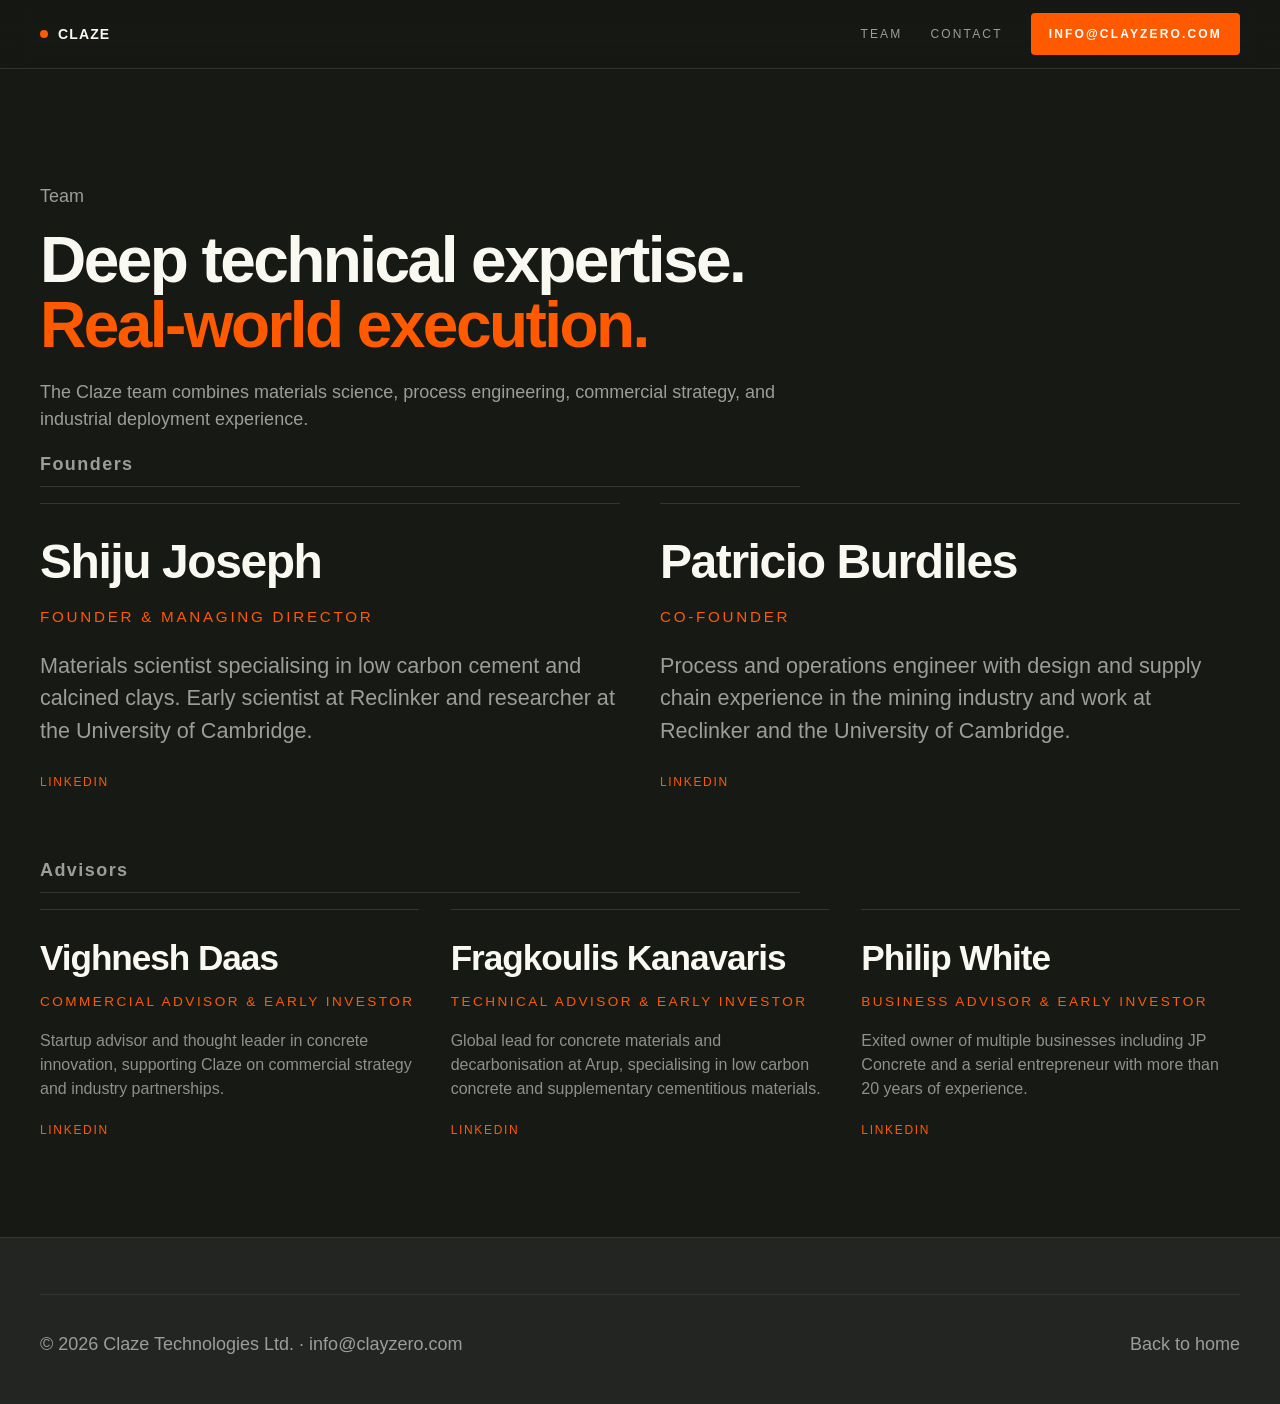
==== commit ccd18133: "new" ====
--- a/team.html
+++ b/team.html
@@ -16,9 +16,6 @@
       </a>
       <button class="nav-toggle" aria-label="Open menu" aria-expanded="false">☰</button>
       <nav class="site-nav">
-        <a href="index.html#process">Process</a>
-        <a href="index.html#impact">Impact</a>
-        <a href="index.html#benefits">Benefits</a>
         <a href="team.html">Team</a>
         <a href="index.html#contact">Contact</a>
         <a class="nav-cta" href="mailto:info@clayzero.com">info@clayzero.com</a>
@@ -30,42 +27,56 @@
     <div class="container">
       <div class="section-head narrow">
         <p class="eyebrow">Team</p>
-        <h1>Built by specialists.<br>Backed by operators.</h1>
+        <h1>Deep technical expertise.<br><span class="accent">Real-world execution.</span></h1>
         <p>The Claze team combines materials science, process engineering, commercial strategy, and industrial deployment experience.</p>
       </div>
 
-      <div class="team-grid">
-        <article class="team-card">
-          <h3>Shiju Joseph</h3>
-          <p class="role">Co-Founder</p>
-          <p>Materials scientist specialising in low carbon cement and calcined clays. Early engineer at Reclinker and researcher at the University of Cambridge.</p>
-          <a href="https://www.linkedin.com/in/sh1ju/" target="_blank" rel="noopener noreferrer">LinkedIn</a>
-        </article>
-        <article class="team-card">
-          <h3>Patricio Burdiles</h3>
-          <p class="role">Co-Founder</p>
-          <p>Process and operations engineer with design and supply chain experience in the mining industry and work at Reclinker and the University of Cambridge.</p>
-          <a href="https://www.linkedin.com/in/patricio-alfonso-burdiles-27282762/" target="_blank" rel="noopener noreferrer">LinkedIn</a>
-        </article>
-        <article class="team-card">
-          <h3>Vighnesh Daas</h3>
-          <p class="role">Commercial Advisor & Early Investor</p>
-          <p>Startup advisor and thought leader in concrete innovation, supporting Claze on commercial strategy and industry partnerships.</p>
-          <a href="https://www.linkedin.com/in/vighneshdaas6/" target="_blank" rel="noopener noreferrer">LinkedIn</a>
-        </article>
-        <article class="team-card">
-          <h3>Fragkoulis Kanavaris</h3>
-          <p class="role">Technical Advisor & Early Investor</p>
-          <p>Global lead for concrete materials and decarbonisation at Arup, specialising in low carbon concrete and supplementary cementitious materials.</p>
-          <a href="https://www.linkedin.com/in/fragkoulis-kanavaris-1647ab67/" target="_blank" rel="noopener noreferrer">LinkedIn</a>
-        </article>
-        <article class="team-card">
-          <h3>Philip White</h3>
-          <p class="role">Business Advisor & Early Investor</p>
-          <p>Exited owner of multiple businesses including JP Concrete and a serial entrepreneur with more than 20 years of experience.</p>
-          <a href="https://www.linkedin.com/in/philipcavalier/" target="_blank" rel="noopener noreferrer">LinkedIn</a>
-        </article>
-      </div>
+<div class="section-head narrow">
+  <p class="eyebrow section-title">Founders</p>
+</div>
+
+    <div class="team-grid founders-grid">
+      <article class="team-card">
+        <h3>Shiju Joseph</h3>
+        <p class="role"><span class="accent">Founder & Managing Director</span></p>
+        <p>Materials scientist specialising in low carbon cement and calcined clays. Early scientist at Reclinker and researcher at the University of Cambridge.</p>
+        <a href="https://www.linkedin.com/in/sh1ju/" target="_blank" rel="noopener noreferrer">LinkedIn</a>
+      </article>
+
+      <article class="team-card">
+        <h3>Patricio Burdiles</h3>
+        <p class="role"><span class="accent">Co-founder</span></p>
+        <p>Process and operations engineer with design and supply chain experience in the mining industry and work at Reclinker and the University of Cambridge.</p>
+        <a href="https://www.linkedin.com/in/patricio-alfonso-burdiles-27282762/" target="_blank" rel="noopener noreferrer">LinkedIn</a>
+      </article>
+    </div>
+
+    <div class="section-head narrow" style="margin-top: 4rem;">
+      <p class="eyebrow section-title">Advisors</p>
+    </div>
+
+    <div class="team-grid advisors-grid">
+      <article class="team-card">
+        <h3>Vighnesh Daas</h3>
+        <p class="role"><span class="accent">Commercial Advisor & Early Investor</span></p>
+        <p>Startup advisor and thought leader in concrete innovation, supporting Claze on commercial strategy and industry partnerships.</p>
+        <a href="https://www.linkedin.com/in/vighneshdaas6/" target="_blank" rel="noopener noreferrer">LinkedIn</a>
+      </article>
+
+      <article class="team-card">
+        <h3>Fragkoulis Kanavaris</h3>
+        <p class="role"><span class="accent">Technical Advisor & Early Investor</span></p>
+        <p>Global lead for concrete materials and decarbonisation at Arup, specialising in low carbon concrete and supplementary cementitious materials.</p>
+        <a href="https://www.linkedin.com/in/fragkoulis-kanavaris-1647ab67/" target="_blank" rel="noopener noreferrer">LinkedIn</a>
+      </article>
+
+      <article class="team-card">
+        <h3>Philip White</h3>
+        <p class="role"><span class="accent">Business Advisor & Early Investor</span></p>
+        <p>Exited owner of multiple businesses including JP Concrete and a serial entrepreneur with more than 20 years of experience.</p>
+        <a href="https://www.linkedin.com/in/philipcavalier/" target="_blank" rel="noopener noreferrer">LinkedIn</a>
+      </article>
+    </div>
     </div>
   </main>
 
--- a/styles.css
+++ b/styles.css
@@ -27,7 +27,14 @@
 .section { padding: 96px 0; position: relative; }
 .alt { background: var(--bg-soft); }
 .narrow { max-width: 760px; }
-.eyebrow { color: var(--accent); text-transform: uppercase; letter-spacing: .28em; font-size: 12px; font-weight: 600; margin: 0 0 18px; }
+.hero .eyebrow {
+  color: var(--accent);
+  text-transform: uppercase;
+  letter-spacing: .18em;
+  font-size: 15px;
+  font-weight: 700;
+  margin: 0 0 20px;
+}
 .eyebrow.small { font-size: 11px; margin-bottom: 0; }
 .eyebrow.orange { color: var(--accent); }
 .section-head h1, .section-head h2, .hero h1, .contact-section h2 {
@@ -36,7 +43,7 @@
   letter-spacing: -.04em;
   font-weight: 700;
 }
-.hero h1 { font-size: clamp(48px, 7vw, 92px); }
+.hero h1 { font-size: clamp(42px, 5.5vw, 72px); }
 .hero h1 span, .stat strong, .metric-side-value, .brand-dot, .nav-cta, .button { color: var(--accent); }
 .section-head h1, .section-head h2, .contact-section h2 { font-size: clamp(36px, 5vw, 64px); }
 .section-head p, .lede, .stat p, .list-item p, .contact-card p, .site-footer p, .team-card p { color: var(--text-muted); font-size: 18px; }
@@ -68,12 +75,56 @@
 .eyebrow-line { width: 48px; height: 1px; background: var(--accent); }
 .lede { max-width: 680px; }
 .metric-row { display: flex; align-items: flex-end; gap: 22px; margin: 34px 0 26px; }
-.metric-label { color: var(--text-muted); text-transform: uppercase; letter-spacing: .16em; font-size: 12px; margin: 0 0 10px; }
+.metric-row-three .metric-label {
+  color: var(--text);
+  text-transform: uppercase;
+  letter-spacing: .08em;
+  font-size: 14px;
+  font-weight: 600;
+  margin: 0 0 12px;
+}
 .metric-value { display: flex; align-items: baseline; gap: 12px; }
 .metric-value span { font-size: clamp(58px, 7vw, 96px); font-weight: 700; line-height: 1; color: var(--accent); }
 .metric-value small { color: var(--text-muted); font-size: 16px; }
 .metric-divider { width: 1px; height: 64px; background: var(--line); }
 .metric-side-value { font-size: 42px; font-weight: 700; margin: 6px 0 0; }
+
+
+.metric-row-three {
+  display: grid;
+  grid-template-columns: 1fr auto 1fr auto 1fr;
+  align-items: end;
+  gap: 22px;
+}
+
+.metric-card {
+  min-width: 0;
+}
+
+.metric-row-three .metric-value {
+  flex-wrap: wrap;
+  gap: 10px;
+}
+
+.metric-row-three .metric-value span {
+  font-size: clamp(44px, 5.5vw, 74px);
+}
+
+.metric-row-three .metric-value small {
+  font-size: 15px;
+}
+
+.metric-row-three .metric-divider {
+  height: 54px;
+}
+
+.metric-row-three sub {
+  font-size: 0.6em;
+  vertical-align: baseline;
+  position: relative;
+  bottom: -0.2em;
+}
+
 .ghost-link { color: var(--text-muted); text-transform: uppercase; letter-spacing: .18em; font-size: 12px; }
 .ghost-link:hover { color: var(--text); }
 .hero-media { min-height: 520px; height: 78vh; position: relative; overflow: hidden; background: #111; }
@@ -121,7 +172,17 @@
 @media (max-width: 980px) {
   .hero-grid, .cards.three, .stats-grid, .two-col-list, .contact-grid, .footer-grid, .team-grid { grid-template-columns: 1fr; }
   .hero-media { height: 48vh; min-height: 340px; }
-  .metric-divider, .metric-side { display: none; }
+  .metric-side { display: none; }
+
+.metric-row-three {
+  grid-template-columns: 1fr;
+  align-items: start;
+  gap: 18px;
+}
+
+.metric-row-three .metric-divider {
+  display: none;
+}
   .site-nav {
     position: absolute; left: 0; right: 0; top: 68px; background: rgba(23,25,21,.98);
     border-bottom: 1px solid var(--line); padding: 18px 16px 22px; display: none; flex-direction: column; align-items: flex-start;
@@ -136,3 +197,105 @@
   .card, .contact-card { padding: 24px; }
   .footer-bottom { flex-direction: column; align-items: flex-start; }
 }
+
+
+
+
+.hero-copy h1 .kicker {
+  display: block;
+  margin-top: 14px;
+
+  font-size: 1.2em;     /* 👈 increase from 0.45 */
+  font-weight: 600;     /* 👈 slightly bolder */
+  line-height: 1.2;
+
+  color: var(--accent);
+}
+
+.image-band {
+  height: 75vh;
+    display: flex;
+  overflow: hidden;
+}
+
+.image-band video {
+  width: 40%;
+  height: 100%;
+  margin-left: 6%;   /* 👈 adjust this */
+  display: block;
+}
+
+.accent {
+  color: var(--accent);
+}
+.section-head h2 .accent {
+  color: var(--accent);
+}
+
+.founders-grid {
+  grid-template-columns: repeat(2, minmax(0, 1fr));
+  gap: 2.5rem;
+}
+
+.advisors-grid {
+  grid-template-columns: repeat(3, minmax(0, 1fr));
+  gap: 2rem;
+}
+
+.founders-grid .team-card h3 {
+  font-size: 3rem;
+}
+
+.founders-grid .team-card .role {
+  font-size: 0.95rem;
+}
+
+.founders-grid .team-card p:not(.role) {
+  font-size: 1.35rem;
+  line-height: 1.5;
+}
+
+.advisors-grid .team-card h3 {
+  font-size: 2.2rem;
+}
+
+.advisors-grid .team-card .role {
+  font-size: 0.85rem;
+}
+
+.advisors-grid .team-card p:not(.role) {
+  font-size: 1rem;
+  line-height: 1.5;
+  opacity: 0.9;
+}
+
+@media (max-width: 900px) {
+  .founders-grid,
+  .advisors-grid {
+    grid-template-columns: 1fr;
+  }
+}
+
+.section-title {
+  font-size: 22px;
+  letter-spacing: 0.08em;
+  font-weight: 600;
+  color: var(--text);
+  text-transform: none;
+  margin-bottom: 16px;
+  padding-bottom: 8px;
+  border-bottom: 1px solid var(--line);
+}
+
+#benefits .section-head {
+  margin-bottom: 3rem;
+}
+
+#benefits h2 {
+  max-width: 900px;
+  line-height: 1.05;
+}
+
+.two-col-list {
+  align-items: start;
+}
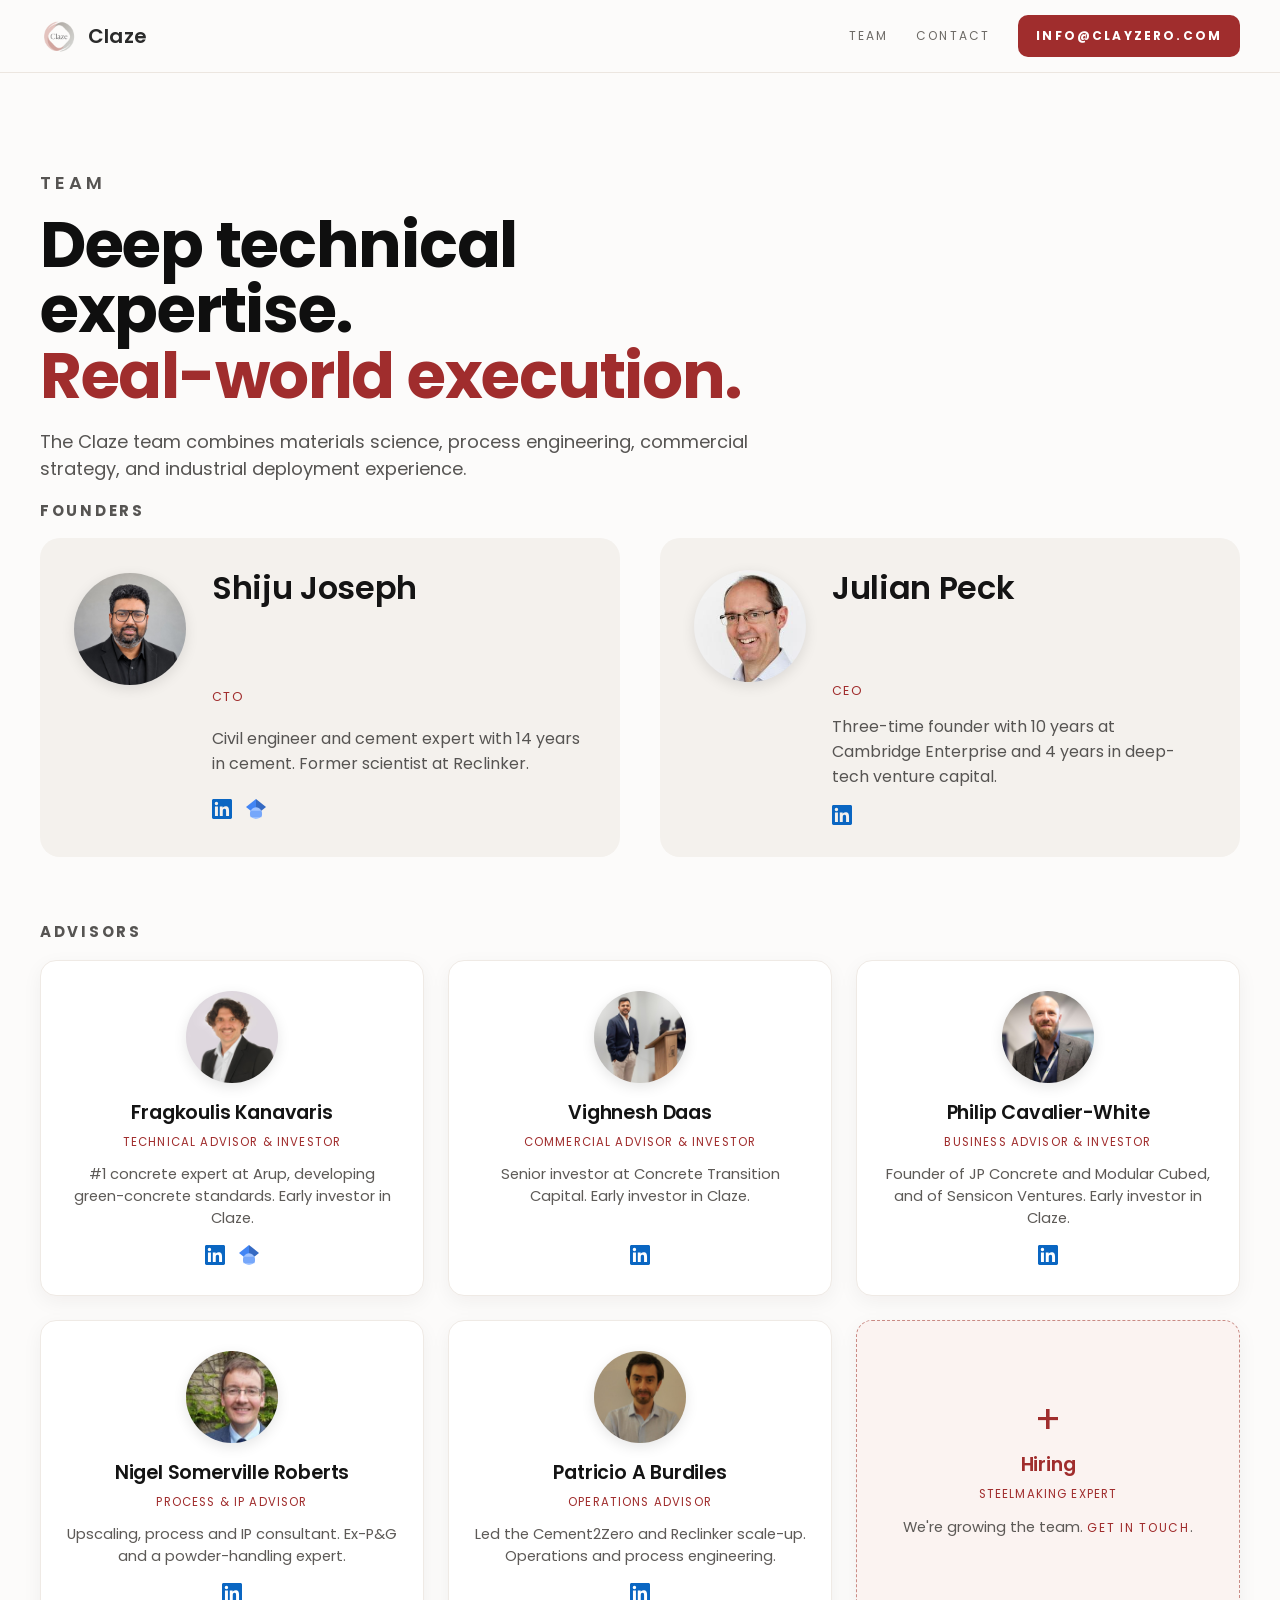
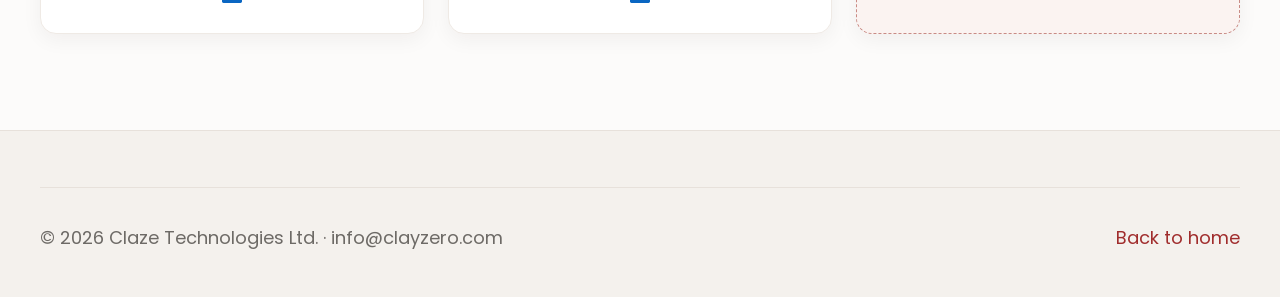
==== commit 4272a41e: "Restyle site to deck theme, update team page, add competitive advantage - Apply deck design system s" ====
--- a/team.html
+++ b/team.html
@@ -5,13 +5,16 @@
   <meta name="viewport" content="width=device-width, initial-scale=1.0">
   <title>Claze Team</title>
   <meta name="description" content="Meet the Claze team and advisors.">
+  <link rel="preconnect" href="https://fonts.googleapis.com">
+  <link rel="preconnect" href="https://fonts.gstatic.com" crossorigin>
+  <link href="https://fonts.googleapis.com/css2?family=Poppins:ital,wght@0,300;0,400;0,500;0,600;0,700;1,400&display=swap" rel="stylesheet">
   <link rel="stylesheet" href="styles.css">
 </head>
-<body>
+<body class="deck">
   <header class="site-header" id="top">
     <div class="container nav-wrap">
       <a class="brand" href="index.html" aria-label="Claze home">
-        <span class="brand-dot"></span>
+        <img class="brand-logo" src="assets/claze-mark.png" alt="Claze">
         <span>Claze</span>
       </a>
       <button class="nav-toggle" aria-label="Open menu" aria-expanded="false">☰</button>
@@ -24,6 +27,17 @@
   </header>
 
   <main class="section team-page">
+    <svg width="0" height="0" style="position:absolute" aria-hidden="true" focusable="false">
+      <symbol id="icon-linkedin" viewBox="0 0 24 24">
+        <path fill="#0A66C2" d="M20.447 20.452h-3.554v-5.569c0-1.328-.027-3.037-1.852-3.037-1.853 0-2.136 1.445-2.136 2.939v5.667H9.351V9h3.414v1.561h.046c.477-.9 1.637-1.85 3.37-1.85 3.601 0 4.267 2.37 4.267 5.455v6.286zM5.337 7.433a2.062 2.062 0 01-2.063-2.065 2.064 2.064 0 112.063 2.065zm1.782 13.019H3.555V9h3.564v11.452zM22.225 0H1.771C.792 0 0 .774 0 1.729v20.542C0 23.227.792 24 1.771 24h20.451C23.2 24 24 23.227 24 22.271V1.729C24 .774 23.2 0 22.225 0z"/>
+      </symbol>
+      <symbol id="icon-scholar" viewBox="0 0 512 512">
+        <path fill="#4285F4" d="M256 411.12L0 202.667 256 0z"/>
+        <path fill="#356AC3" d="M256 411.12l256-208.453L256 0z"/>
+        <circle fill="#A0C3FF" cx="256" cy="362.667" r="149.333"/>
+        <path fill="#76A7FA" d="M121.037 298.667c-12.976 25.6-20.297 54.629-20.297 85.333 0 30.703 7.321 59.733 20.297 85.333h269.926c12.976-25.6 20.297-54.63 20.297-85.333 0-30.704-7.321-59.733-20.297-85.333z"/>
+      </symbol>
+    </svg>
     <div class="container">
       <div class="section-head narrow">
         <p class="eyebrow">Team</p>
@@ -37,17 +51,24 @@
 
     <div class="team-grid founders-grid">
       <article class="team-card">
+        <img class="avatar" src="assets/shiju.jpg" alt="Shiju Joseph" loading="lazy">
         <h3>Shiju Joseph</h3>
-        <p class="role"><span class="accent">Founder & Managing Director</span></p>
-        <p>Materials scientist specialising in low carbon cement and calcined clays. Early scientist at Reclinker and researcher at the University of Cambridge.</p>
-        <a href="https://www.linkedin.com/in/sh1ju/" target="_blank" rel="noopener noreferrer">LinkedIn</a>
+        <p class="role"><span class="accent">CTO</span></p>
+        <p>Civil engineer and cement expert with 14 years in cement. Former scientist at Reclinker.</p>
+        <div class="card-links">
+          <a class="icon-link" href="https://www.linkedin.com/in/sh1ju/" target="_blank" rel="noopener noreferrer" aria-label="Shiju Joseph on LinkedIn"><svg class="ic" width="20" height="20" aria-hidden="true"><use href="#icon-linkedin"/></svg></a>
+          <a class="icon-link" href="https://scholar.google.com/citations?user=RT2oVL0AAAAJ&amp;hl=en" target="_blank" rel="noopener noreferrer" aria-label="Shiju Joseph on Google Scholar"><svg class="ic" width="20" height="20" aria-hidden="true"><use href="#icon-scholar"/></svg></a>
+        </div>
       </article>
 
       <article class="team-card">
-        <h3>Patricio Burdiles</h3>
-        <p class="role"><span class="accent">Co-founder</span></p>
-        <p>Process and operations engineer with design and supply chain experience in the mining industry and work at Reclinker and the University of Cambridge.</p>
-        <a href="https://www.linkedin.com/in/patricio-alfonso-burdiles-27282762/" target="_blank" rel="noopener noreferrer">LinkedIn</a>
+        <img class="avatar" src="assets/julian.jpg" alt="Julian Peck" loading="lazy">
+        <h3>Julian Peck</h3>
+        <p class="role"><span class="accent">CEO</span></p>
+        <p>Three-time founder with 10 years at Cambridge Enterprise and 4 years in deep-tech venture capital.</p>
+        <div class="card-links">
+          <a class="icon-link" href="https://www.linkedin.com/in/julianpeck/" target="_blank" rel="noopener noreferrer" aria-label="Julian Peck on LinkedIn"><svg class="ic" width="20" height="20" aria-hidden="true"><use href="#icon-linkedin"/></svg></a>
+        </div>
       </article>
     </div>
 
@@ -57,24 +78,61 @@
 
     <div class="team-grid advisors-grid">
       <article class="team-card">
-        <h3>Vighnesh Daas</h3>
-        <p class="role"><span class="accent">Commercial Advisor & Early Investor</span></p>
-        <p>Startup advisor and thought leader in concrete innovation, supporting Claze on commercial strategy and industry partnerships.</p>
-        <a href="https://www.linkedin.com/in/vighneshdaas6/" target="_blank" rel="noopener noreferrer">LinkedIn</a>
+        <img class="avatar" src="assets/fragkoulis.jpg" alt="Fragkoulis Kanavaris" loading="lazy">
+        <h3>Fragkoulis Kanavaris</h3>
+        <p class="role"><span class="accent">Technical Advisor & Investor</span></p>
+        <p>#1 concrete expert at Arup, developing green-concrete standards. Early investor in Claze.</p>
+        <div class="card-links">
+          <a class="icon-link" href="https://www.linkedin.com/in/fragkoulis-kanavaris-1647ab67/" target="_blank" rel="noopener noreferrer" aria-label="Fragkoulis Kanavaris on LinkedIn"><svg class="ic" width="20" height="20" aria-hidden="true"><use href="#icon-linkedin"/></svg></a>
+          <a class="icon-link" href="https://scholar.google.com/citations?user=f_CEodAAAAAJ&amp;hl=en" target="_blank" rel="noopener noreferrer" aria-label="Fragkoulis Kanavaris on Google Scholar"><svg class="ic" width="20" height="20" aria-hidden="true"><use href="#icon-scholar"/></svg></a>
+        </div>
       </article>
 
       <article class="team-card">
-        <h3>Fragkoulis Kanavaris</h3>
-        <p class="role"><span class="accent">Technical Advisor & Early Investor</span></p>
-        <p>Global lead for concrete materials and decarbonisation at Arup, specialising in low carbon concrete and supplementary cementitious materials.</p>
-        <a href="https://www.linkedin.com/in/fragkoulis-kanavaris-1647ab67/" target="_blank" rel="noopener noreferrer">LinkedIn</a>
+        <img class="avatar" src="assets/vighnesh.jpg" alt="Vighnesh Daas" loading="lazy">
+        <h3>Vighnesh Daas</h3>
+        <p class="role"><span class="accent">Commercial Advisor & Investor</span></p>
+        <p>Senior investor at Concrete Transition Capital. Early investor in Claze.</p>
+        <div class="card-links">
+          <a class="icon-link" href="https://www.linkedin.com/in/vighneshdaas6/" target="_blank" rel="noopener noreferrer" aria-label="Vighnesh Daas on LinkedIn"><svg class="ic" width="20" height="20" aria-hidden="true"><use href="#icon-linkedin"/></svg></a>
+        </div>
       </article>
 
       <article class="team-card">
-        <h3>Philip White</h3>
-        <p class="role"><span class="accent">Business Advisor & Early Investor</span></p>
-        <p>Exited owner of multiple businesses including JP Concrete and a serial entrepreneur with more than 20 years of experience.</p>
-        <a href="https://www.linkedin.com/in/philipcavalier/" target="_blank" rel="noopener noreferrer">LinkedIn</a>
+        <img class="avatar" src="assets/philip.jpg" alt="Philip Cavalier-White" loading="lazy">
+        <h3>Philip Cavalier-White</h3>
+        <p class="role"><span class="accent">Business Advisor & Investor</span></p>
+        <p>Founder of JP Concrete and Modular Cubed, and of Sensicon Ventures. Early investor in Claze.</p>
+        <div class="card-links">
+          <a class="icon-link" href="https://www.linkedin.com/in/philipcavalier/" target="_blank" rel="noopener noreferrer" aria-label="Philip Cavalier-White on LinkedIn"><svg class="ic" width="20" height="20" aria-hidden="true"><use href="#icon-linkedin"/></svg></a>
+        </div>
+      </article>
+
+      <article class="team-card">
+        <img class="avatar" src="assets/nigel.jpg" alt="Nigel Somerville Roberts" loading="lazy">
+        <h3>Nigel Somerville Roberts</h3>
+        <p class="role"><span class="accent">Process & IP Advisor</span></p>
+        <p>Upscaling, process and IP consultant. Ex-P&G and a powder-handling expert.</p>
+        <div class="card-links">
+          <a class="icon-link" href="https://www.linkedin.com/in/nigel-somerville-roberts-2b240319/" target="_blank" rel="noopener noreferrer" aria-label="Nigel Somerville Roberts on LinkedIn"><svg class="ic" width="20" height="20" aria-hidden="true"><use href="#icon-linkedin"/></svg></a>
+        </div>
+      </article>
+
+      <article class="team-card">
+        <img class="avatar" src="assets/patricio.jpg" alt="Patricio A Burdiles" loading="lazy">
+        <h3>Patricio A Burdiles</h3>
+        <p class="role"><span class="accent">Operations Advisor</span></p>
+        <p>Led the Cement2Zero and Reclinker scale-up. Operations and process engineering.</p>
+        <div class="card-links">
+          <a class="icon-link" href="https://www.linkedin.com/in/patricio-alfonso-burdiles-27282762/" target="_blank" rel="noopener noreferrer" aria-label="Patricio A Burdiles on LinkedIn"><svg class="ic" width="20" height="20" aria-hidden="true"><use href="#icon-linkedin"/></svg></a>
+        </div>
+      </article>
+
+      <article class="team-card hiring">
+        <div class="plus" aria-hidden="true">+</div>
+        <h3>Hiring</h3>
+        <p class="role"><span class="accent">Steelmaking expert</span></p>
+        <p>We're growing the team. <a href="mailto:info@clayzero.com">Get in touch</a>.</p>
       </article>
     </div>
     </div>
--- a/styles.css
+++ b/styles.css
@@ -1,22 +1,25 @@
+@import url('https://fonts.googleapis.com/css2?family=Poppins:ital,wght@0,300;0,400;0,500;0,600;0,700;1,400&display=swap');
+
 :root {
-  --bg: #171915;
-  --bg-soft: #232522;
-  --bg-muted: #2d2f2c;
-  --text: #f9f8f1;
-  --text-muted: #9b9d99;
-  --line: #333632;
-  --accent: #ff5a00;
-  --accent-soft: #e4ecd6;
-  --panel: #1d201c;
+  /* Deck palette (SlideDeck v10) — light theme, maroon accent */
+  --bg: #FCFBFA;
+  --bg-soft: #F2EEE9;
+  --bg-muted: #E9E3DD;
+  --text: #1b1b1b;
+  --text-muted: #565452;
+  --line: #E7E1DB;
+  --accent: #A02D2D;
+  --accent-soft: #C78982;
+  --panel: #FFFFFF;
   --max: 1200px;
-  --radius: 4px;
-  --shadow: 0 10px 35px rgba(0,0,0,.18);
+  --radius: 10px;
+  --shadow: 0 10px 30px rgba(40,25,25,.08);
 }
 * { box-sizing: border-box; }
 html { scroll-behavior: smooth; }
 body {
   margin: 0;
-  font-family: Inter Tight, Inter, Arial, sans-serif;
+  font-family: 'Poppins', 'Inter Tight', Inter, Arial, sans-serif;
   background: var(--bg);
   color: var(--text);
   line-height: 1.5;
@@ -27,6 +30,14 @@
 .section { padding: 96px 0; position: relative; }
 .alt { background: var(--bg-soft); }
 .narrow { max-width: 760px; }
+.eyebrow {
+  color: var(--accent);
+  text-transform: uppercase;
+  letter-spacing: .2em;
+  font-size: 13px;
+  font-weight: 600;
+  margin: 0 0 16px;
+}
 .hero .eyebrow {
   color: var(--accent);
   text-transform: uppercase;
@@ -50,12 +61,14 @@
 .site-header {
   position: sticky; top: 0; z-index: 40;
   backdrop-filter: blur(12px);
-  background: rgba(23,25,21,.84);
-  border-bottom: 1px solid rgba(51,54,50,.9);
-}
-.nav-wrap { display: flex; align-items: center; justify-content: space-between; min-height: 68px; gap: 18px; }
-.brand { display: inline-flex; align-items: center; gap: 10px; text-transform: uppercase; letter-spacing: .08em; font-size: 14px; font-weight: 700; }
+  background: rgba(252,251,250,.9);
+  border-bottom: 1px solid #ECE6E0;
+}
+.nav-wrap { display: flex; align-items: center; justify-content: space-between; min-height: 72px; gap: 18px; }
+.brand { display: inline-flex; align-items: center; gap: 10px; letter-spacing: .01em; font-size: 20px; font-weight: 600; color: #2b2b2b; }
 .brand-dot { width: 8px; height: 8px; border-radius: 999px; background: var(--accent); display: inline-block; }
+.brand-logo { height: 40px; width: auto; display: block; }
+.brand-logo-lg { height: 58px; }
 .site-nav { display: flex; align-items: center; gap: 28px; }
 .site-nav a { color: var(--text-muted); font-size: 12px; text-transform: uppercase; letter-spacing: .18em; }
 .site-nav a:hover { color: var(--text); }
@@ -168,6 +181,10 @@
 .team-grid { display: grid; grid-template-columns: repeat(3, 1fr); gap: 26px; }
 .team-card { border-top: 1px solid var(--line); padding-top: 22px; }
 .team-card a { color: var(--accent); text-transform: uppercase; letter-spacing: .14em; font-size: 12px; }
+.card-links { display: flex; align-items: center; gap: 14px; flex-wrap: wrap; }
+.icon-link { display: inline-flex; align-items: center; }
+.icon-link .ic { display: block; transition: opacity .12s ease; }
+.icon-link:hover .ic { opacity: .7; }
 
 @media (max-width: 980px) {
   .hero-grid, .cards.three, .stats-grid, .two-col-list, .contact-grid, .footer-grid, .team-grid { grid-template-columns: 1fr; }
@@ -184,7 +201,7 @@
   display: none;
 }
   .site-nav {
-    position: absolute; left: 0; right: 0; top: 68px; background: rgba(23,25,21,.98);
+    position: absolute; left: 0; right: 0; top: 72px; background: rgba(252,251,250,.98);
     border-bottom: 1px solid var(--line); padding: 18px 16px 22px; display: none; flex-direction: column; align-items: flex-start;
   }
   .site-nav.open { display: flex; }
@@ -268,6 +285,35 @@
   line-height: 1.5;
   opacity: 0.9;
 }
+
+/* Team photos */
+.team-card .avatar {
+  width: 92px; height: 92px; border-radius: 50%;
+  object-fit: cover; display: block; margin: 0 0 18px;
+  background: var(--bg-soft); border: 1px solid var(--line);
+}
+.founders-grid .team-card .avatar { width: 120px; height: 120px; }
+.avatar.initials {
+  display: flex; align-items: center; justify-content: center;
+  font-weight: 600; letter-spacing: .04em; color: var(--accent);
+  background: var(--bg-soft); text-transform: uppercase;
+}
+.founders-grid .team-card .avatar.initials { font-size: 2.4rem; }
+.advisors-grid .team-card .avatar.initials { font-size: 1.5rem; }
+
+/* Hiring card */
+.team-card.hiring {
+  border: 1px dashed var(--accent);
+  border-radius: var(--radius);
+  padding: 22px;
+  display: flex;
+  flex-direction: column;
+  justify-content: center;
+}
+.team-card.hiring .plus {
+  font-size: 2.4rem; line-height: 1; color: var(--accent); margin-bottom: 12px;
+}
+.team-card.hiring h3 { color: var(--accent); }
 
 @media (max-width: 900px) {
   .founders-grid,
@@ -298,4 +344,124 @@
 
 .two-col-list {
   align-items: start;
+}
+
+/* =========================================================
+   Deck-themed Team page — scoped to body.deck.
+   The home page (index.html) has no .deck class, so it is
+   completely unaffected by everything below.
+   Palette + type taken from SlideDeck v10, slide 10.
+   ========================================================= */
+body.deck {
+  background: #FCFBFA;
+  color: #1b1b1b;
+  font-family: 'Poppins', 'Inter Tight', Arial, sans-serif;
+}
+
+/* --- Header / nav --- */
+body.deck .site-header {
+  background: rgba(252,251,250,.9);
+  border-bottom: 1px solid #ECE6E0;
+}
+body.deck .brand {
+  text-transform: none; letter-spacing: .01em;
+  font-size: 20px; font-weight: 600; color: #2b2b2b; gap: 10px;
+}
+body.deck .brand-logo { height: 38px; width: auto; display: block; }
+body.deck .site-nav a { color: #6d6a66; }
+body.deck .site-nav a:hover { color: #A02D2D; }
+body.deck .nav-cta { background: #A02D2D; }
+body.deck .nav-toggle { color: #2b2b2b; }
+@media (max-width: 980px) {
+  body.deck .site-nav { background: rgba(252,251,250,.98); border-bottom: 1px solid #ECE6E0; }
+}
+
+/* --- Section headings --- */
+body.deck .team-page .eyebrow { color: #C78982; font-weight: 600; letter-spacing: .22em; }
+body.deck .team-page h1 { color: #0f0f0f; font-weight: 700; letter-spacing: -.02em; }
+body.deck .team-page h1 .accent { color: #A02D2D; }
+body.deck .team-page .section-head p { color: #565452; }
+body.deck .team-page .section-title {
+  color: #A02D2D; font-weight: 700; text-transform: uppercase;
+  letter-spacing: .18em; font-size: 15px;
+  border-bottom: none; padding-bottom: 0;
+}
+
+/* --- Cards: shared --- */
+body.deck .team-card { border-top: none; padding: 0; }
+body.deck .team-card h3 { color: #141414; font-weight: 600; letter-spacing: -.01em; }
+body.deck .team-card .role { color: #A02D2D; }
+body.deck .team-card .role .accent { color: #A02D2D; }
+body.deck .team-card p:not(.role) { color: #565452; }
+body.deck .team-card a { color: #A02D2D; }
+body.deck .team-card .avatar {
+  border: none;
+  box-shadow: 0 4px 14px rgba(0,0,0,.10);
+  background: #ece9e6;
+}
+
+/* --- Founders: horizontal cream cards (photo left, text right) --- */
+body.deck .founders-grid .team-card {
+  display: grid;
+  grid-template-columns: auto 1fr;
+  column-gap: 26px;
+  align-items: start;
+  background: #F4F1ED;
+  border-radius: 20px;
+  padding: 32px 34px;
+}
+body.deck .founders-grid .team-card .avatar {
+  grid-column: 1; grid-row: 1 / -1; align-self: center;
+  width: 112px; height: 112px; margin: 0;
+}
+body.deck .founders-grid .team-card > :not(.avatar) { grid-column: 2; }
+body.deck .founders-grid .team-card h3 { font-size: 2rem; line-height: 1.1; margin: 0 0 8px; }
+body.deck .founders-grid .team-card .role {
+  font-size: .78rem; text-transform: uppercase; letter-spacing: .12em; margin: 0 0 14px;
+}
+body.deck .founders-grid .team-card p:not(.role) { font-size: 1rem; line-height: 1.55; margin: 0 0 16px; }
+
+/* --- Advisors: centered white cards (photo top) --- */
+body.deck .advisors-grid { gap: 24px; }
+body.deck .advisors-grid .team-card {
+  display: flex; flex-direction: column; align-items: center; text-align: center;
+  background: #fff;
+  border: 1px solid #EFEAE5;
+  border-radius: 16px;
+  padding: 30px 22px;
+  box-shadow: 0 6px 20px rgba(40,25,25,.05);
+}
+body.deck .advisors-grid .team-card .avatar { width: 92px; height: 92px; margin: 0 0 16px; }
+body.deck .advisors-grid .team-card h3 { font-size: 1.2rem; margin: 0 0 6px; }
+body.deck .advisors-grid .team-card .role {
+  font-size: .72rem; text-transform: uppercase; letter-spacing: .1em; margin: 0 0 12px;
+}
+body.deck .advisors-grid .team-card p:not(.role) {
+  font-size: .92rem; line-height: 1.5; margin: 0 0 16px; opacity: 1; color: #5d5a57;
+}
+body.deck .advisors-grid .team-card .card-links { justify-content: center; margin-top: auto; }
+
+/* --- Hiring card --- */
+body.deck .team-card.hiring {
+  background: #FBF3F1;
+  border: 1px dashed #C98B85;
+  border-radius: 16px;
+  align-items: center; justify-content: center; text-align: center;
+}
+body.deck .team-card.hiring .plus,
+body.deck .team-card.hiring h3,
+body.deck .team-card.hiring .role .accent,
+body.deck .team-card.hiring a { color: #A02D2D; }
+
+/* --- Footer --- */
+body.deck .site-footer { background: #F4F1ED; border-top: 1px solid #E7E1DB; }
+body.deck .site-footer p, body.deck .footer-bottom { color: #6d6a66; }
+body.deck .footer-bottom { border-top: 1px solid #E7E1DB; }
+body.deck .site-footer a { color: #A02D2D; }
+
+/* --- Small screens: stack founder cards --- */
+@media (max-width: 560px) {
+  body.deck .founders-grid .team-card { grid-template-columns: 1fr; justify-items: center; text-align: center; }
+  body.deck .founders-grid .team-card .avatar { grid-row: auto; margin-bottom: 14px; }
+  body.deck .founders-grid .team-card > :not(.avatar) { grid-column: 1; }
 }
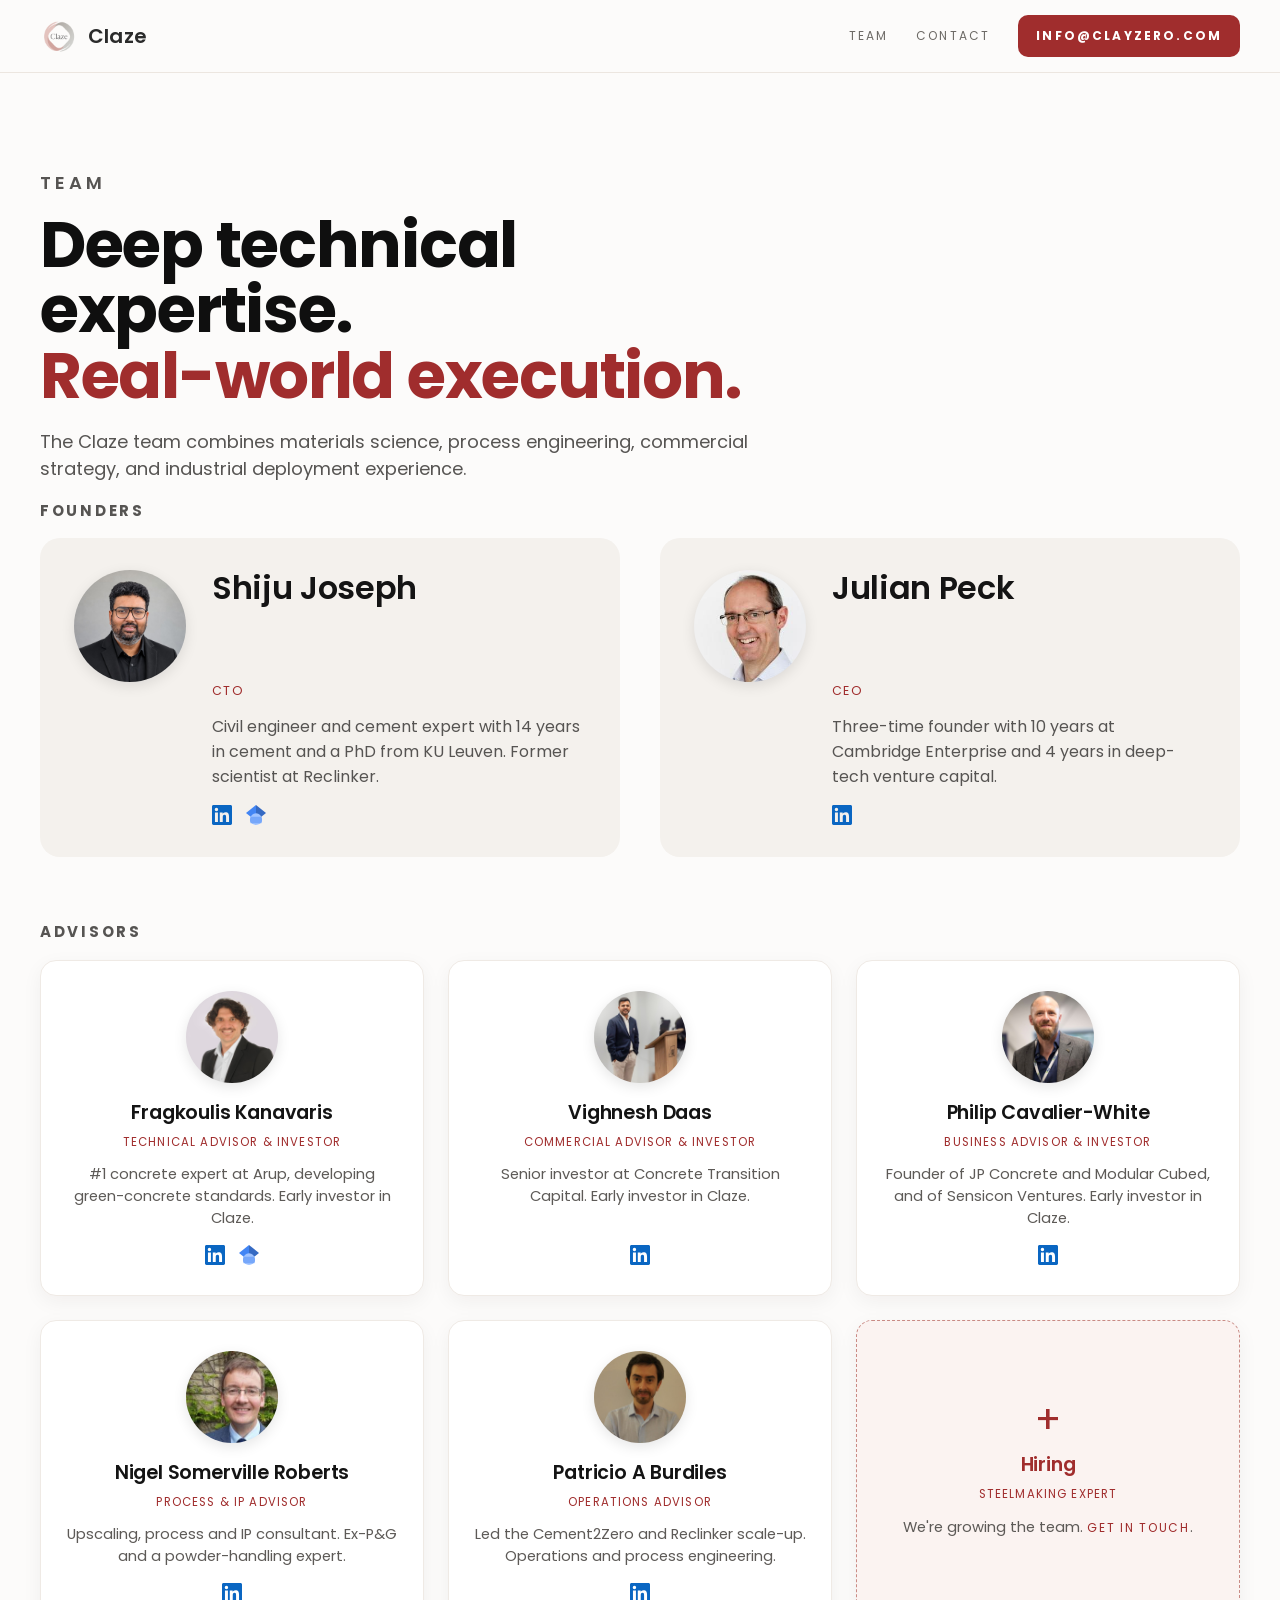
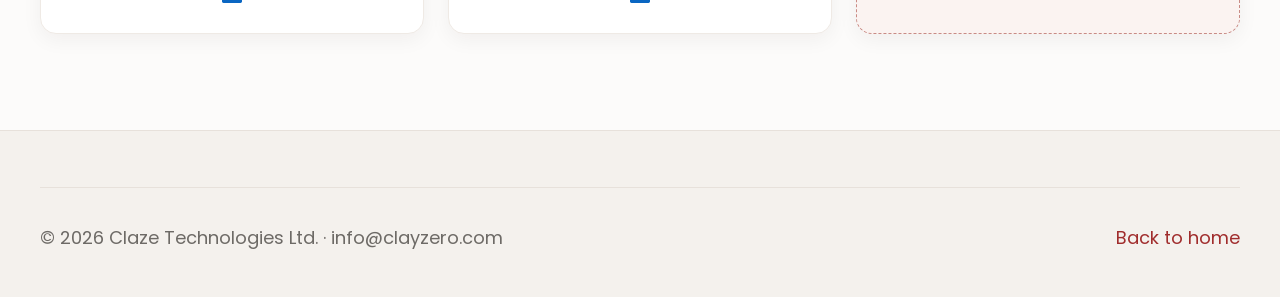
==== commit 84d05708: "Add PhD from KU Leuven to Shiju's bio Co-Authored-By: Claude Opus 4.8 <noreply@anthropic.com>" ====
--- a/team.html
+++ b/team.html
@@ -8,7 +8,7 @@
   <link rel="preconnect" href="https://fonts.googleapis.com">
   <link rel="preconnect" href="https://fonts.gstatic.com" crossorigin>
   <link href="https://fonts.googleapis.com/css2?family=Poppins:ital,wght@0,300;0,400;0,500;0,600;0,700;1,400&display=swap" rel="stylesheet">
-  <link rel="stylesheet" href="styles.css">
+  <link rel="stylesheet" href="styles.css?v=20260708">
 </head>
 <body class="deck">
   <header class="site-header" id="top">
@@ -51,10 +51,10 @@
 
     <div class="team-grid founders-grid">
       <article class="team-card">
-        <img class="avatar" src="assets/shiju.jpg" alt="Shiju Joseph" loading="lazy">
+        <img class="avatar" src="assets/shiju.jpg?v=2" alt="Shiju Joseph" loading="lazy">
         <h3>Shiju Joseph</h3>
         <p class="role"><span class="accent">CTO</span></p>
-        <p>Civil engineer and cement expert with 14 years in cement. Former scientist at Reclinker.</p>
+        <p>Civil engineer and cement expert with 14 years in cement and a PhD from KU Leuven. Former scientist at Reclinker.</p>
         <div class="card-links">
           <a class="icon-link" href="https://www.linkedin.com/in/sh1ju/" target="_blank" rel="noopener noreferrer" aria-label="Shiju Joseph on LinkedIn"><svg class="ic" width="20" height="20" aria-hidden="true"><use href="#icon-linkedin"/></svg></a>
           <a class="icon-link" href="https://scholar.google.com/citations?user=RT2oVL0AAAAJ&amp;hl=en" target="_blank" rel="noopener noreferrer" aria-label="Shiju Joseph on Google Scholar"><svg class="ic" width="20" height="20" aria-hidden="true"><use href="#icon-scholar"/></svg></a>
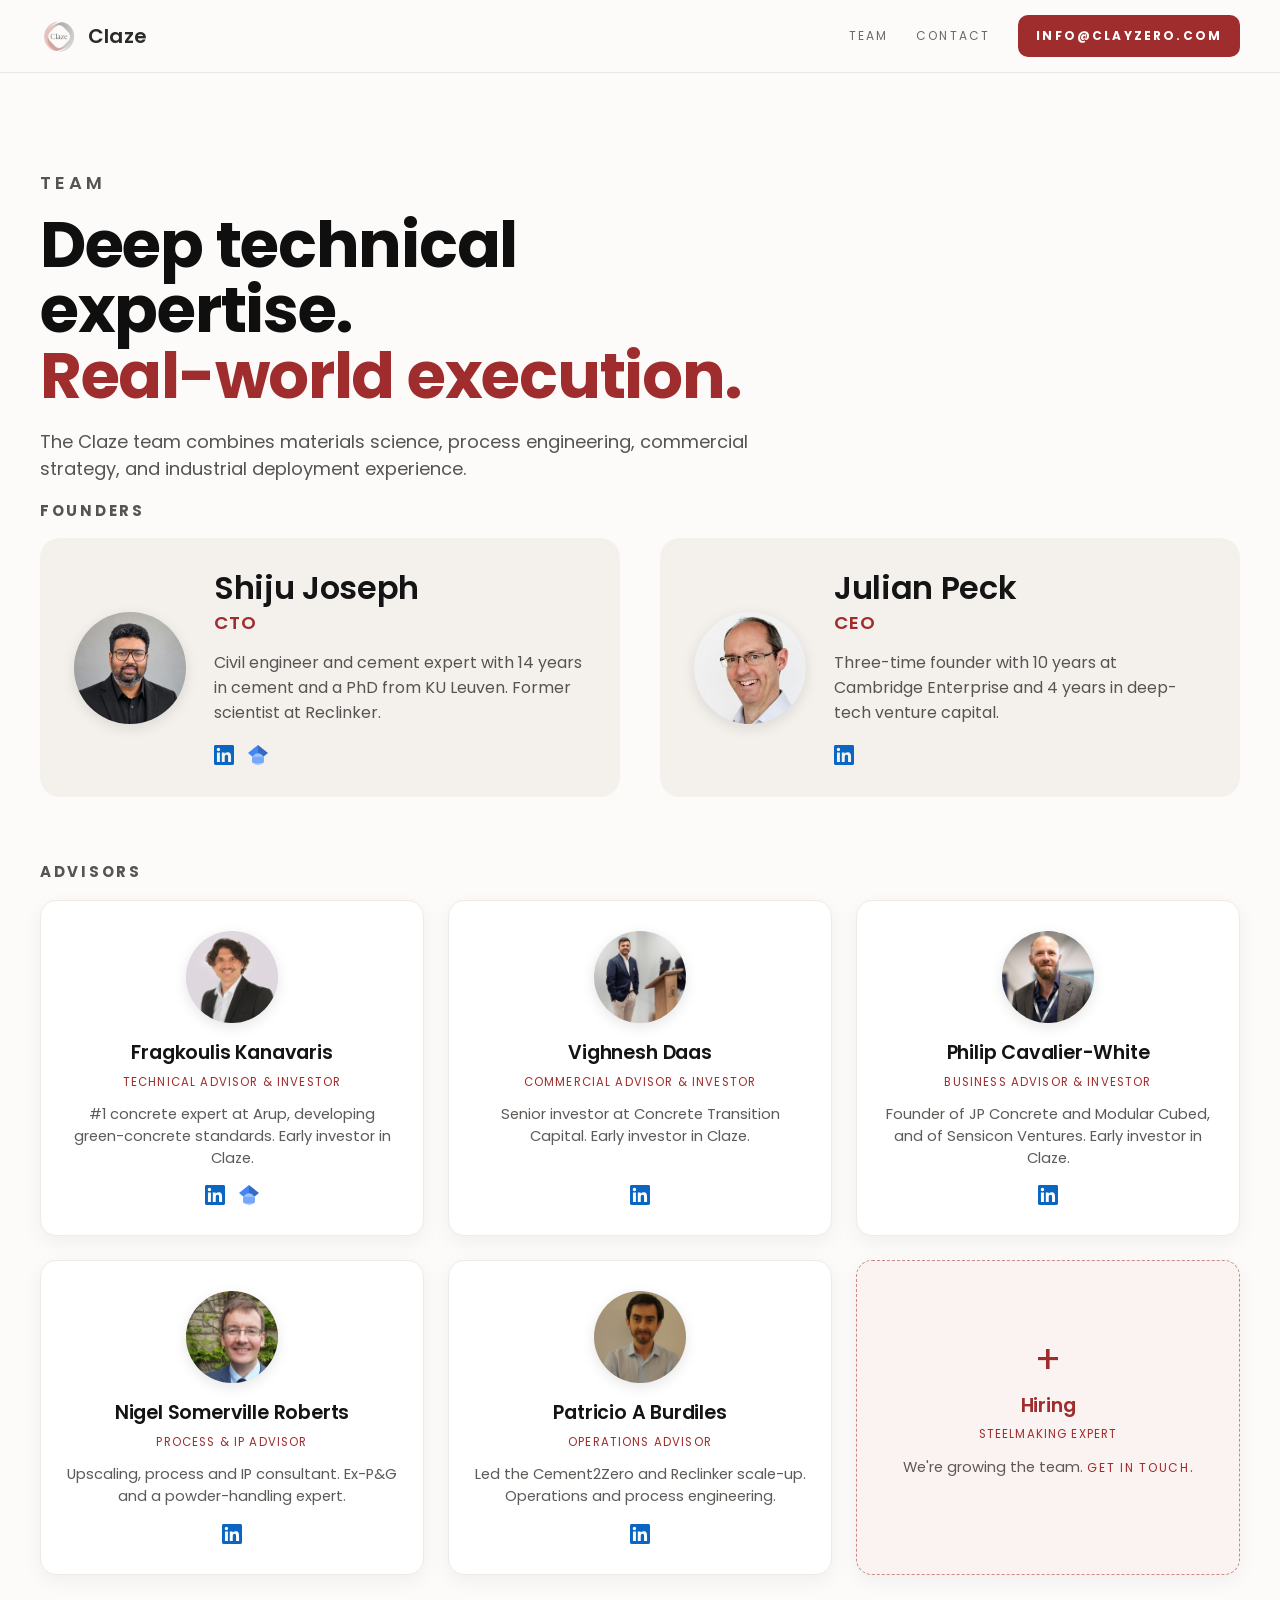
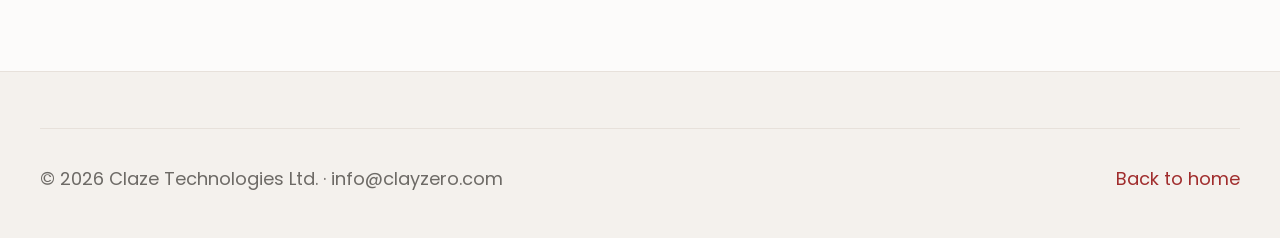
==== commit 7023a170: "Fix founder card role sizing and spacing Group founder text in a flex column so the photo no longer " ====
--- a/team.html
+++ b/team.html
@@ -8,7 +8,7 @@
   <link rel="preconnect" href="https://fonts.googleapis.com">
   <link rel="preconnect" href="https://fonts.gstatic.com" crossorigin>
   <link href="https://fonts.googleapis.com/css2?family=Poppins:ital,wght@0,300;0,400;0,500;0,600;0,700;1,400&display=swap" rel="stylesheet">
-  <link rel="stylesheet" href="styles.css?v=20260708">
+  <link rel="stylesheet" href="styles.css?v=20260709">
 </head>
 <body class="deck">
   <header class="site-header" id="top">
@@ -52,22 +52,26 @@
     <div class="team-grid founders-grid">
       <article class="team-card">
         <img class="avatar" src="assets/shiju.jpg?v=2" alt="Shiju Joseph" loading="lazy">
-        <h3>Shiju Joseph</h3>
-        <p class="role"><span class="accent">CTO</span></p>
-        <p>Civil engineer and cement expert with 14 years in cement and a PhD from KU Leuven. Former scientist at Reclinker.</p>
-        <div class="card-links">
-          <a class="icon-link" href="https://www.linkedin.com/in/sh1ju/" target="_blank" rel="noopener noreferrer" aria-label="Shiju Joseph on LinkedIn"><svg class="ic" width="20" height="20" aria-hidden="true"><use href="#icon-linkedin"/></svg></a>
-          <a class="icon-link" href="https://scholar.google.com/citations?user=RT2oVL0AAAAJ&amp;hl=en" target="_blank" rel="noopener noreferrer" aria-label="Shiju Joseph on Google Scholar"><svg class="ic" width="20" height="20" aria-hidden="true"><use href="#icon-scholar"/></svg></a>
+        <div class="member-info">
+          <h3>Shiju Joseph</h3>
+          <p class="role"><span class="accent">CTO</span></p>
+          <p>Civil engineer and cement expert with 14 years in cement and a PhD from KU Leuven. Former scientist at Reclinker.</p>
+          <div class="card-links">
+            <a class="icon-link" href="https://www.linkedin.com/in/sh1ju/" target="_blank" rel="noopener noreferrer" aria-label="Shiju Joseph on LinkedIn"><svg class="ic" width="20" height="20" aria-hidden="true"><use href="#icon-linkedin"/></svg></a>
+            <a class="icon-link" href="https://scholar.google.com/citations?user=RT2oVL0AAAAJ&amp;hl=en" target="_blank" rel="noopener noreferrer" aria-label="Shiju Joseph on Google Scholar"><svg class="ic" width="20" height="20" aria-hidden="true"><use href="#icon-scholar"/></svg></a>
+          </div>
         </div>
       </article>
 
       <article class="team-card">
         <img class="avatar" src="assets/julian.jpg" alt="Julian Peck" loading="lazy">
-        <h3>Julian Peck</h3>
-        <p class="role"><span class="accent">CEO</span></p>
-        <p>Three-time founder with 10 years at Cambridge Enterprise and 4 years in deep-tech venture capital.</p>
-        <div class="card-links">
-          <a class="icon-link" href="https://www.linkedin.com/in/julianpeck/" target="_blank" rel="noopener noreferrer" aria-label="Julian Peck on LinkedIn"><svg class="ic" width="20" height="20" aria-hidden="true"><use href="#icon-linkedin"/></svg></a>
+        <div class="member-info">
+          <h3>Julian Peck</h3>
+          <p class="role"><span class="accent">CEO</span></p>
+          <p>Three-time founder with 10 years at Cambridge Enterprise and 4 years in deep-tech venture capital.</p>
+          <div class="card-links">
+            <a class="icon-link" href="https://www.linkedin.com/in/julianpeck/" target="_blank" rel="noopener noreferrer" aria-label="Julian Peck on LinkedIn"><svg class="ic" width="20" height="20" aria-hidden="true"><use href="#icon-linkedin"/></svg></a>
+          </div>
         </div>
       </article>
     </div>
--- a/styles.css
+++ b/styles.css
@@ -402,24 +402,25 @@
 
 /* --- Founders: horizontal cream cards (photo left, text right) --- */
 body.deck .founders-grid .team-card {
-  display: grid;
-  grid-template-columns: auto 1fr;
-  column-gap: 26px;
-  align-items: start;
+  display: flex;
+  align-items: center;
+  gap: 28px;
   background: #F4F1ED;
   border-radius: 20px;
   padding: 32px 34px;
 }
 body.deck .founders-grid .team-card .avatar {
-  grid-column: 1; grid-row: 1 / -1; align-self: center;
+  flex: none;
   width: 112px; height: 112px; margin: 0;
 }
-body.deck .founders-grid .team-card > :not(.avatar) { grid-column: 2; }
-body.deck .founders-grid .team-card h3 { font-size: 2rem; line-height: 1.1; margin: 0 0 8px; }
+body.deck .founders-grid .team-card .member-info { display: flex; flex-direction: column; }
+body.deck .founders-grid .team-card h3 { font-size: 2rem; line-height: 1.1; margin: 0 0 4px; }
 body.deck .founders-grid .team-card .role {
-  font-size: .78rem; text-transform: uppercase; letter-spacing: .12em; margin: 0 0 14px;
+  font-size: 1.15rem; font-weight: 600; text-transform: uppercase;
+  letter-spacing: .06em; margin: 0 0 14px;
 }
 body.deck .founders-grid .team-card p:not(.role) { font-size: 1rem; line-height: 1.55; margin: 0 0 16px; }
+body.deck .founders-grid .team-card .card-links { margin-top: 4px; }
 
 /* --- Advisors: centered white cards (photo top) --- */
 body.deck .advisors-grid { gap: 24px; }
@@ -461,7 +462,6 @@
 
 /* --- Small screens: stack founder cards --- */
 @media (max-width: 560px) {
-  body.deck .founders-grid .team-card { grid-template-columns: 1fr; justify-items: center; text-align: center; }
-  body.deck .founders-grid .team-card .avatar { grid-row: auto; margin-bottom: 14px; }
-  body.deck .founders-grid .team-card > :not(.avatar) { grid-column: 1; }
+  body.deck .founders-grid .team-card { flex-direction: column; text-align: center; }
+  body.deck .founders-grid .team-card .member-info { align-items: center; }
 }
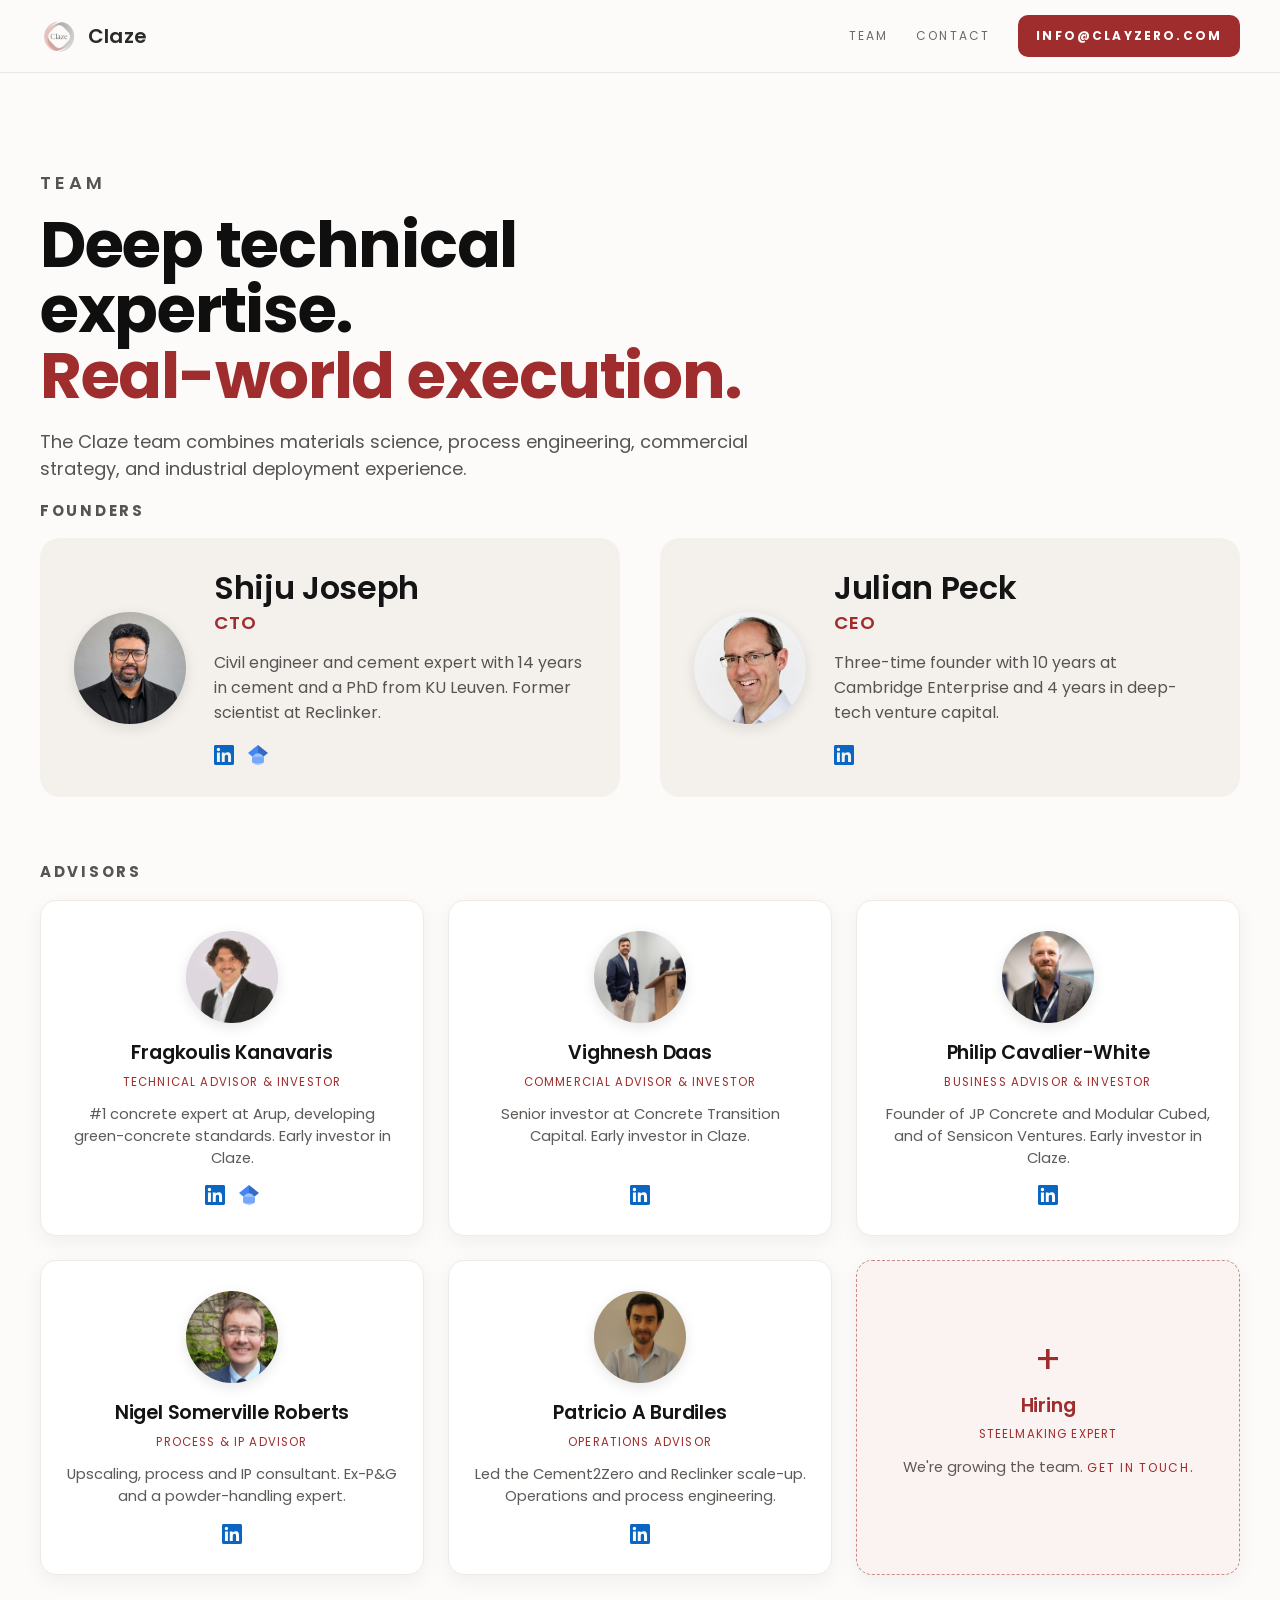
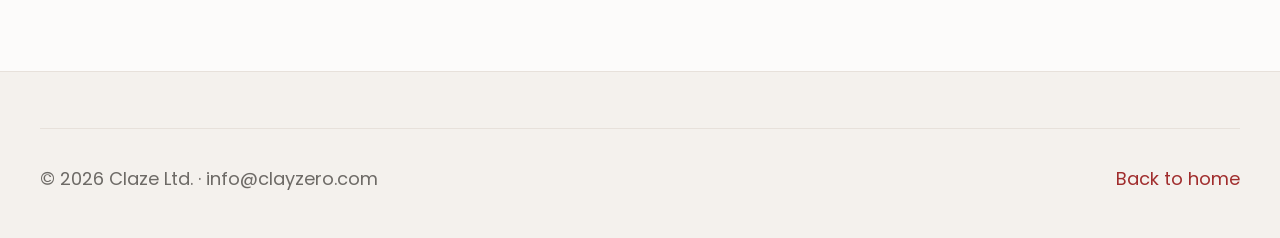
==== commit 1316fbeb: "Correct company name to Claze Ltd in footers Co-Authored-By: Claude Opus 4.8 <noreply@anthropic.com>" ====
--- a/team.html
+++ b/team.html
@@ -144,7 +144,7 @@
 
   <footer class="site-footer">
     <div class="container footer-bottom single-line">
-      <p>© 2026 Claze Technologies Ltd. · info@clayzero.com</p>
+      <p>© 2026 Claze Ltd. · info@clayzero.com</p>
       <p><a href="index.html">Back to home</a></p>
     </div>
   </footer>
